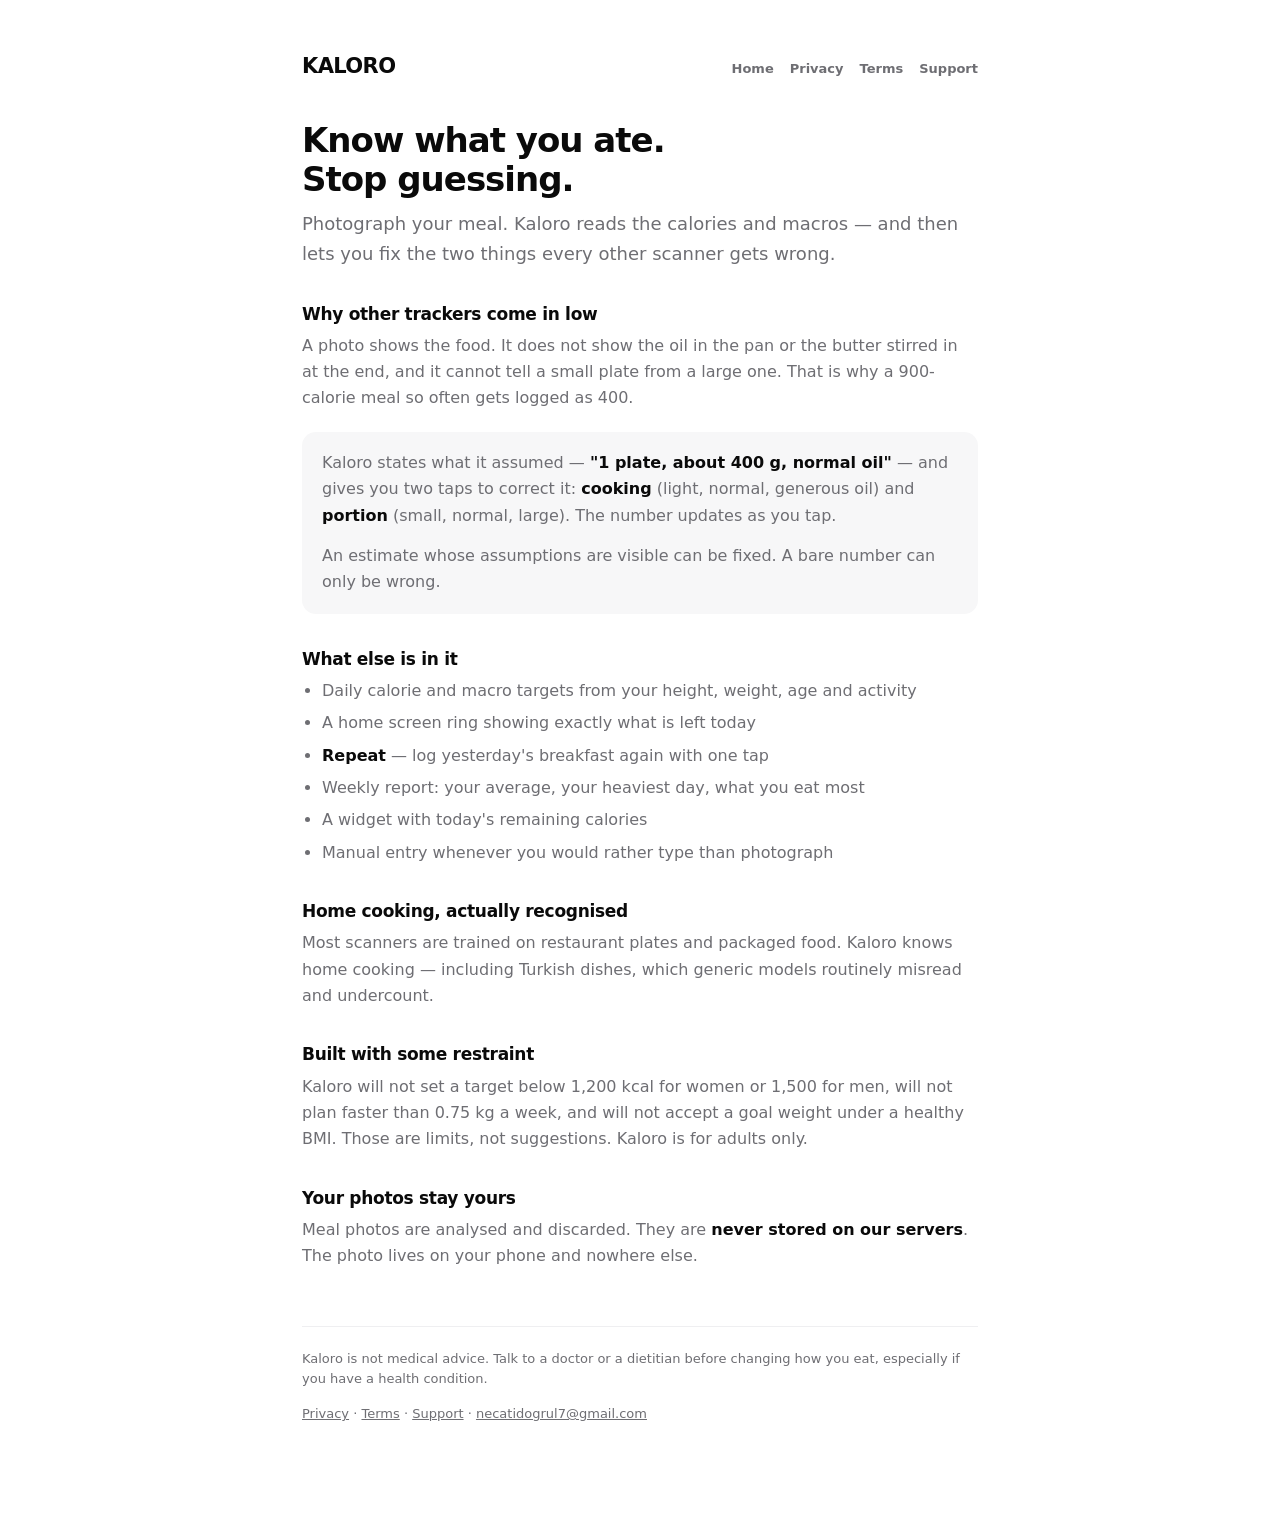
==== index.html @ d7859200 "Kaloro site Co-Authored-By: Claude Opus 5 (1M context) <noreply@anthropic.com> Claude-Session: https" ====
<!doctype html><html lang="en"><head>
<meta charset="utf-8"><meta name="viewport" content="width=device-width,initial-scale=1">
<title>Kaloro — AI Calorie Tracker</title>
<meta name="description" content="Photograph your meal. Kaloro reads the calories and macros, tells you what it assumed, and lets you correct the cooking oil and the portion in one tap.">
<link rel="canonical" href="https://necatidogrul.github.io/kaloro-site/">
<link rel="stylesheet" href="style.css"></head><body><div class="wrap">
<header><a class="logo" href="./">KALORO</a><nav><a href="./">Home</a><a href="privacy.html">Privacy</a><a href="terms.html">Terms</a><a href="support.html">Support</a></nav></header>
<h1>Know what you ate.<br>Stop guessing.</h1>
<p class="lede">Photograph your meal. Kaloro reads the calories and macros — and then lets you fix the two things every other scanner gets wrong.</p>

<h2>Why other trackers come in low</h2>
<p>A photo shows the food. It does not show the oil in the pan or the butter stirred in at the end, and it cannot tell a small plate from a large one. That is why a 900-calorie meal so often gets logged as 400.</p>
<div class="card">
<p>Kaloro states what it assumed — <strong>"1 plate, about 400 g, normal oil"</strong> — and gives you two taps to correct it: <strong>cooking</strong> (light, normal, generous oil) and <strong>portion</strong> (small, normal, large). The number updates as you tap.</p>
<p>An estimate whose assumptions are visible can be fixed. A bare number can only be wrong.</p>
</div>

<h2>What else is in it</h2>
<ul>
<li>Daily calorie and macro targets from your height, weight, age and activity</li>
<li>A home screen ring showing exactly what is left today</li>
<li><strong>Repeat</strong> — log yesterday's breakfast again with one tap</li>
<li>Weekly report: your average, your heaviest day, what you eat most</li>
<li>A widget with today's remaining calories</li>
<li>Manual entry whenever you would rather type than photograph</li>
</ul>

<h2>Home cooking, actually recognised</h2>
<p>Most scanners are trained on restaurant plates and packaged food. Kaloro knows home cooking — including Turkish dishes, which generic models routinely misread and undercount.</p>

<h2>Built with some restraint</h2>
<p>Kaloro will not set a target below 1,200 kcal for women or 1,500 for men, will not plan faster than 0.75 kg a week, and will not accept a goal weight under a healthy BMI. Those are limits, not suggestions. Kaloro is for adults only.</p>

<h2>Your photos stay yours</h2>
<p>Meal photos are analysed and discarded. They are <strong>never stored on our servers</strong>. The photo lives on your phone and nowhere else.</p>

<footer>
<p>Kaloro is not medical advice. Talk to a doctor or a dietitian before changing how you eat, especially if you have a health condition.</p>
<p><a href="privacy.html">Privacy</a> · <a href="terms.html">Terms</a> · <a href="support.html">Support</a> · <a href="mailto:necatidogrul7@gmail.com">necatidogrul7@gmail.com</a></p>
</footer>
</div></body></html>
---- style.css ----
:root { --ink:#0A0A0A; --soft:#6E6E73; --faint:#8E8E93; --line:#EFEFF1; --field:#F7F7F8; --bg:#fff; }
@media (prefers-color-scheme: dark) {
  :root { --ink:#F2F2F4; --soft:#9A9AA0; --faint:#74747A; --line:#1E1E21; --field:#151517; --bg:#0B0B0C; }
}
* { box-sizing: border-box; }
body { margin:0; background:var(--bg); color:var(--ink);
       font:16px/1.65 -apple-system,"SF Pro Text",system-ui,sans-serif;
       -webkit-font-smoothing:antialiased; }
.wrap { max-width:720px; margin:0 auto; padding:56px 22px 90px; }
header { display:flex; align-items:baseline; gap:14px; margin-bottom:44px; }
.logo { font:800 21px/1 system-ui; letter-spacing:-.6px; text-decoration:none; color:var(--ink); }
nav { margin-left:auto; display:flex; gap:16px; }
nav a { font:600 13px/1 system-ui; color:var(--soft); text-decoration:none; }
nav a:hover { color:var(--ink); }
h1 { font:800 34px/1.15 system-ui; letter-spacing:-1px; margin:0 0 10px; }
h2 { font:800 17px/1.3 system-ui; letter-spacing:-.3px; margin:34px 0 8px; }
h3 { font:700 14px/1.3 system-ui; margin:22px 0 6px; color:var(--soft); }
p, li { color:var(--soft); }
p { margin:0 0 14px; }
ul { padding-left:20px; margin:0 0 14px; }
li { margin-bottom:6px; }
strong { color:var(--ink); }
.lede { font-size:18px; color:var(--soft); margin-bottom:30px; }
.meta { font:500 12px/1.5 system-ui; color:var(--faint); margin-bottom:30px; }
.card { background:var(--field); border-radius:14px; padding:18px 20px; margin:20px 0; }
.card p:last-child { margin-bottom:0; }
footer { border-top:1px solid var(--line); margin-top:56px; padding-top:22px;
         font:500 13px/1.6 system-ui; color:var(--faint); }
footer a { color:var(--soft); }
a { color:var(--ink); }
.tr { border-left:3px solid var(--line); padding-left:16px; margin-top:26px; }
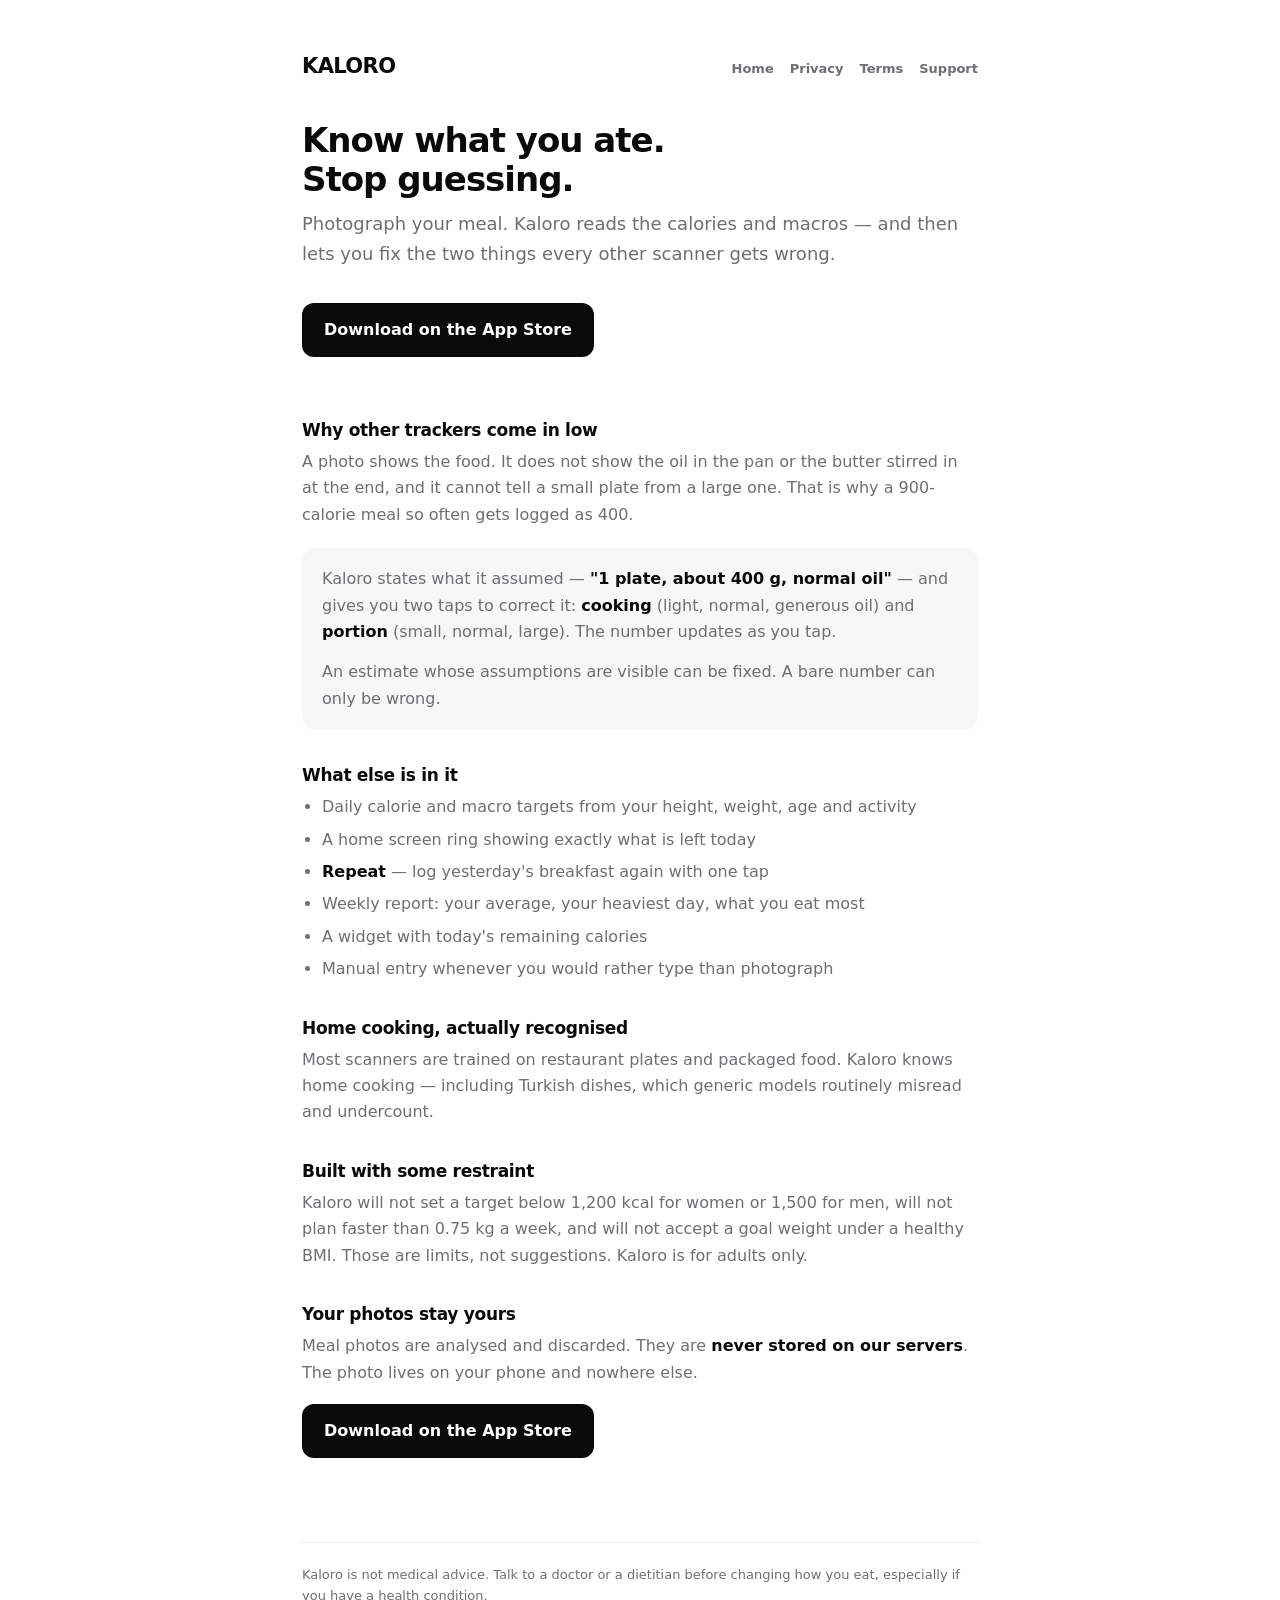
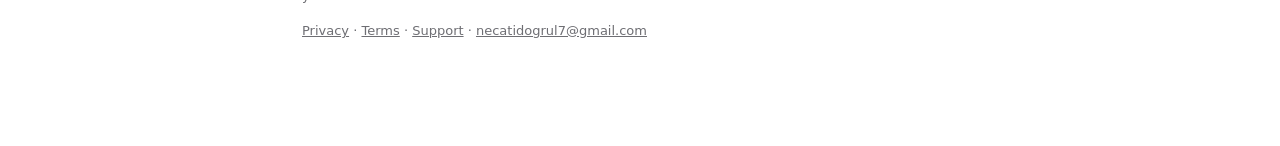
==== commit 68c8f471: "Add App Store download CTA (top and bottom) Co-Authored-By: Claude Fable 5.1 <noreply@anthropic.com>" ====
--- a/index.html
+++ b/index.html
@@ -7,6 +7,7 @@
 <header><a class="logo" href="./">KALORO</a><nav><a href="./">Home</a><a href="privacy.html">Privacy</a><a href="terms.html">Terms</a><a href="support.html">Support</a></nav></header>
 <h1>Know what you ate.<br>Stop guessing.</h1>
 <p class="lede">Photograph your meal. Kaloro reads the calories and macros — and then lets you fix the two things every other scanner gets wrong.</p>
+<a class="cta" href="https://apps.apple.com/app/id6808956115">Download on the App&nbsp;Store</a>
 
 <h2>Why other trackers come in low</h2>
 <p>A photo shows the food. It does not show the oil in the pan or the butter stirred in at the end, and it cannot tell a small plate from a large one. That is why a 900-calorie meal so often gets logged as 400.</p>
@@ -34,6 +35,7 @@
 <h2>Your photos stay yours</h2>
 <p>Meal photos are analysed and discarded. They are <strong>never stored on our servers</strong>. The photo lives on your phone and nowhere else.</p>
 
+<a class="cta" href="https://apps.apple.com/app/id6808956115">Download on the App&nbsp;Store</a>
 <footer>
 <p>Kaloro is not medical advice. Talk to a doctor or a dietitian before changing how you eat, especially if you have a health condition.</p>
 <p><a href="privacy.html">Privacy</a> · <a href="terms.html">Terms</a> · <a href="support.html">Support</a> · <a href="mailto:necatidogrul7@gmail.com">necatidogrul7@gmail.com</a></p>
--- a/style.css
+++ b/style.css
@@ -29,3 +29,6 @@
 footer a { color:var(--soft); }
 a { color:var(--ink); }
 .tr { border-left:3px solid var(--line); padding-left:16px; margin-top:26px; }
+
+.cta { display:inline-block; background:var(--ink); color:#fff; text-decoration:none; font-weight:600; padding:14px 22px; border-radius:12px; margin:4px 0 28px; }
+.cta:hover { opacity:.88; }
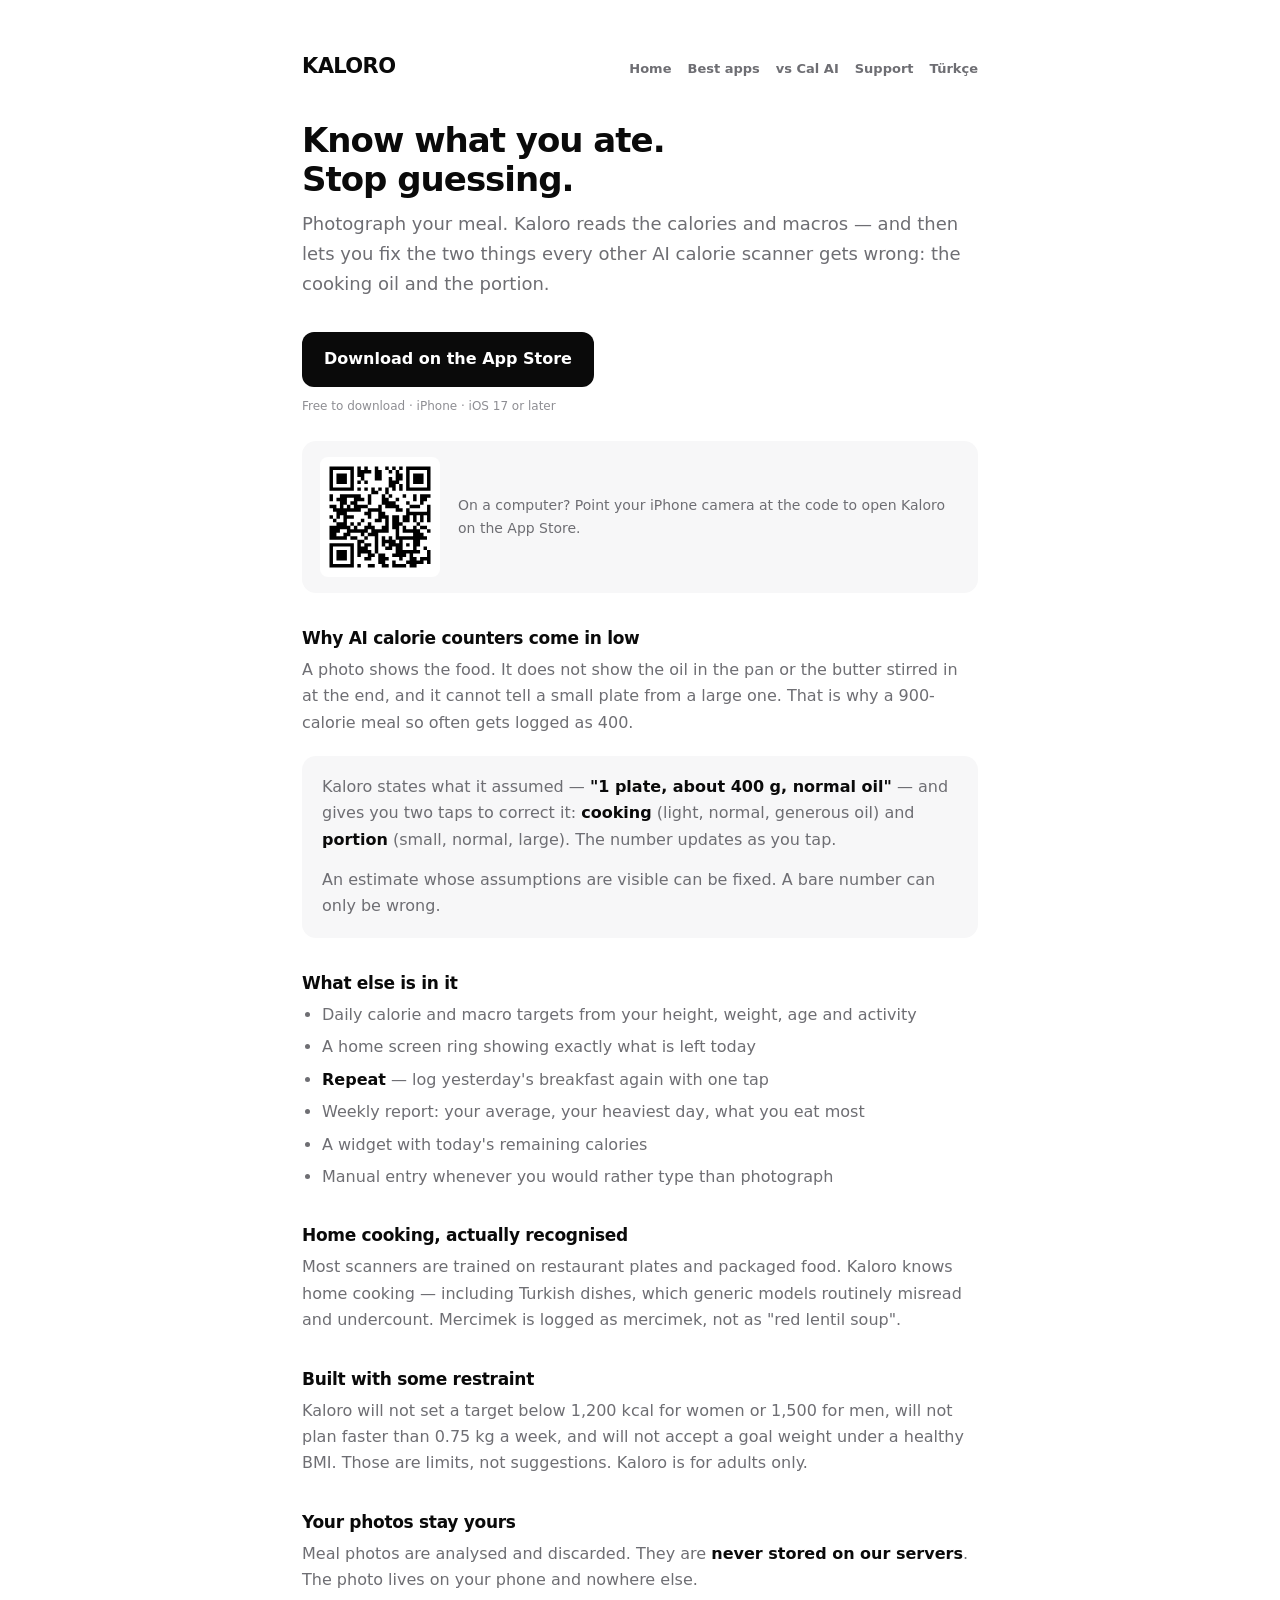
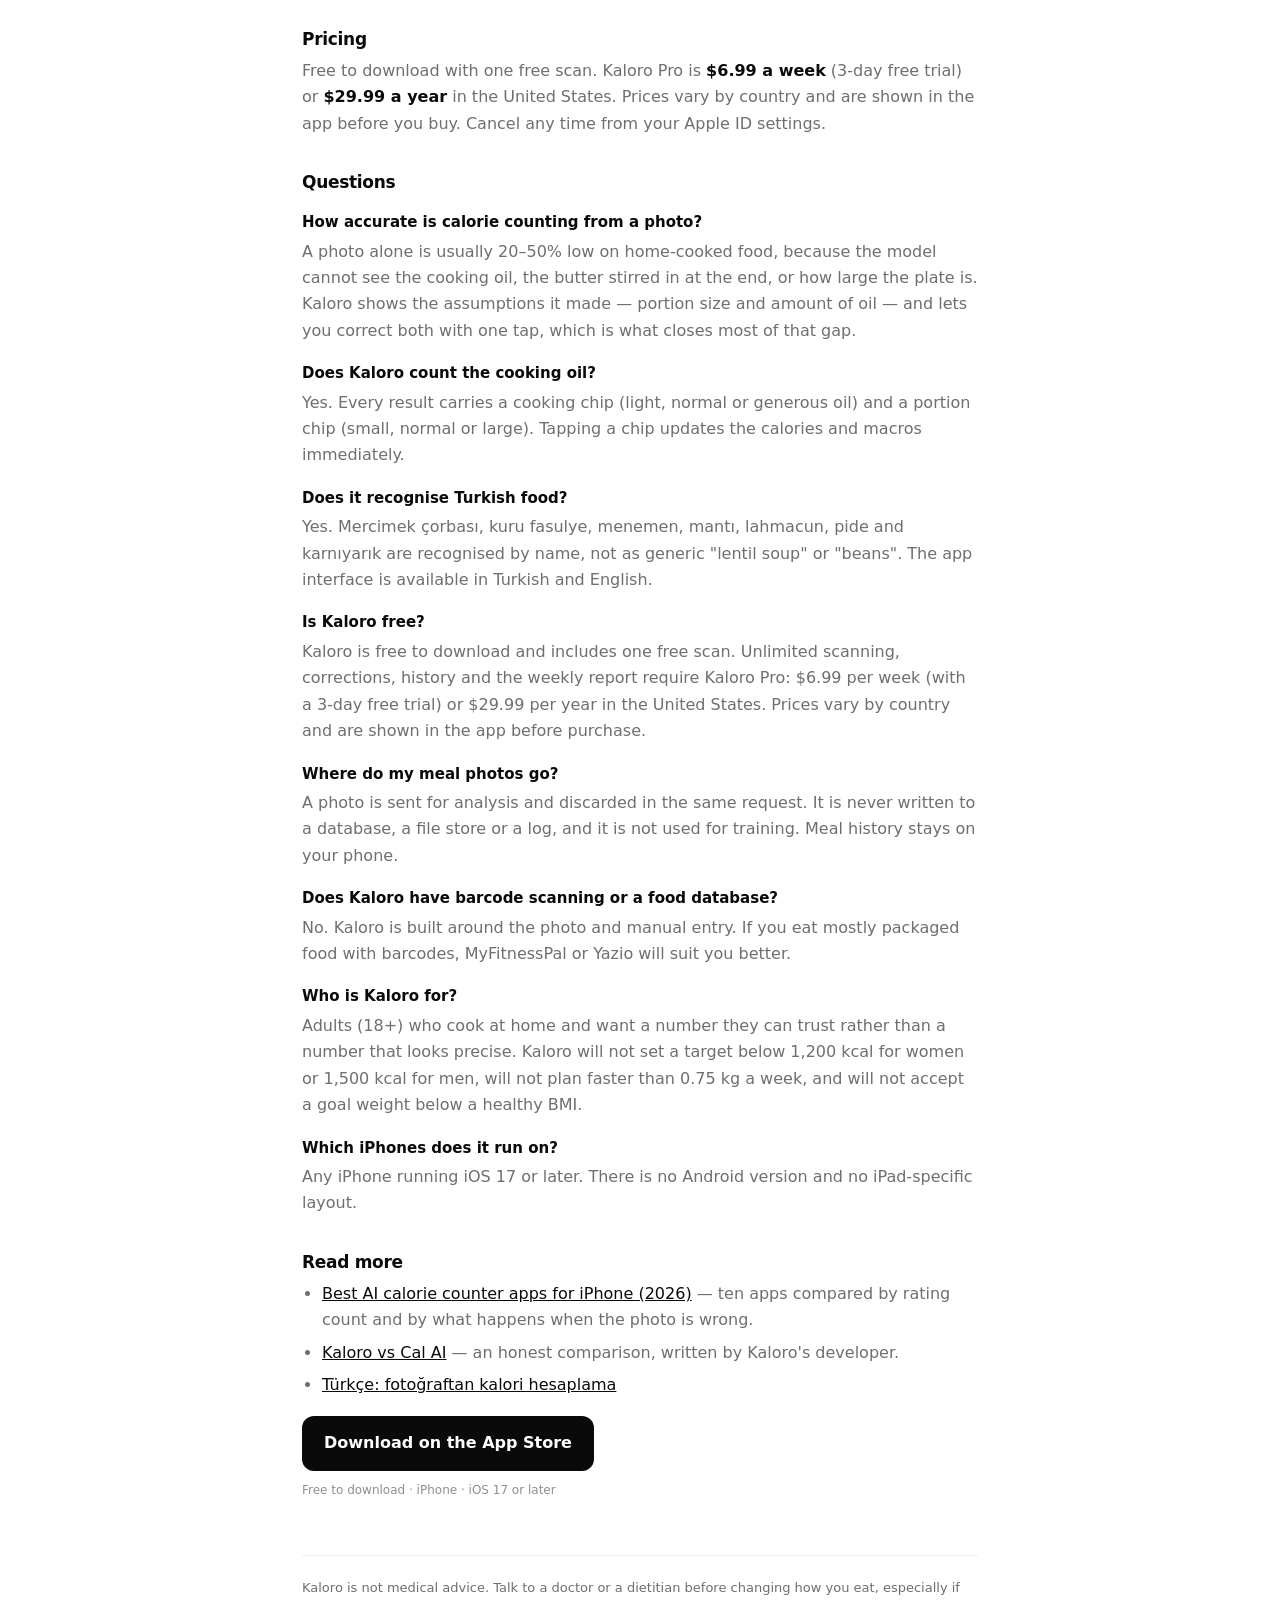
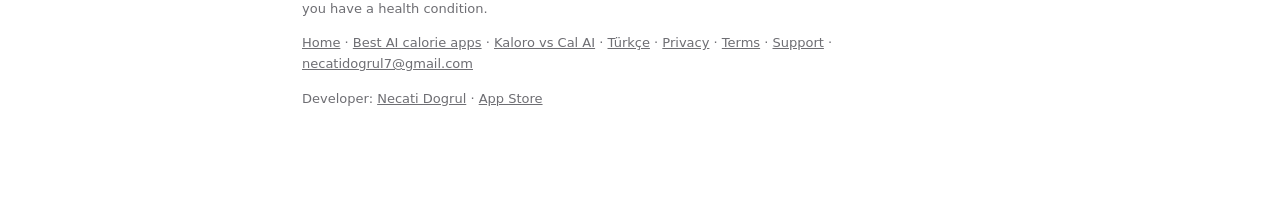
==== commit d6ce7ceb: "Full SEO/GEO set: JSON-LD, OG image, hreflang, markdown twins, llms.txt, Turkish page, comparison ar" ====
--- a/index.html
+++ b/index.html
@@ -1,15 +1,38 @@
 <!doctype html><html lang="en"><head>
 <meta charset="utf-8"><meta name="viewport" content="width=device-width,initial-scale=1">
-<title>Kaloro — AI Calorie Tracker</title>
-<meta name="description" content="Photograph your meal. Kaloro reads the calories and macros, tells you what it assumed, and lets you correct the cooking oil and the portion in one tap.">
+<meta name="apple-itunes-app" content="app-id=6808956115">
+<title>Kaloro — AI Calorie Tracker That Counts the Cooking Oil (iPhone)</title>
+<meta name="description" content="AI calorie tracker for iPhone: photograph a meal, get calories and macros, then fix the cooking oil and portion in one tap. Knows Turkish home cooking. Photos never stored.">
 <link rel="canonical" href="https://necatidogrul.github.io/kaloro-site/">
+<link rel="alternate" hreflang="en" href="https://necatidogrul.github.io/kaloro-site/">
+<link rel="alternate" hreflang="tr" href="https://necatidogrul.github.io/kaloro-site/tr/">
+<link rel="alternate" hreflang="x-default" href="https://necatidogrul.github.io/kaloro-site/">
+<meta property="og:type" content="website">
+<meta property="og:site_name" content="Kaloro">
+<meta property="og:title" content="Kaloro — AI calorie tracker that counts the oil too">
+<meta property="og:description" content="Photo calorie counting that shows its assumptions and lets you fix them. Home cooking, Turkish dishes, no stored photos.">
+<meta property="og:url" content="https://necatidogrul.github.io/kaloro-site/">
+<meta property="og:image" content="https://necatidogrul.github.io/kaloro-site/og-image.png">
+<meta property="og:image:width" content="1200"><meta property="og:image:height" content="630">
+<meta property="og:locale" content="en_US">
+<meta name="twitter:card" content="summary_large_image">
+<meta name="twitter:title" content="Kaloro — AI calorie tracker that counts the oil too">
+<meta name="twitter:description" content="Photo calorie counting that shows its assumptions and lets you fix them. Home cooking, Turkish dishes, no stored photos.">
+<meta name="twitter:image" content="https://necatidogrul.github.io/kaloro-site/og-image.png">
+<meta name="theme-color" content="#0B0B0C">
+<meta name="author" content="Necati Dogrul">
+<script type="application/ld+json">{"@context": "https://schema.org", "@type": "MobileApplication", "name": "Kaloro: AI Calorie Tracker", "alternateName": ["Kaloro", "Kaloro AI", "Kaloro Calorie Tracker", "Kaloro Kalori Hesaplama", "Kaloro Kalori"], "operatingSystem": "iOS 17.0 or later", "applicationCategory": "HealthApplication", "applicationSubCategory": "Calorie counter", "inLanguage": ["en", "tr"], "description": "AI calorie tracker for iPhone. Photograph a meal, get calories and macros, then correct the two things every photo gets wrong: cooking oil and portion size. Recognises home cooking including Turkish dishes. Meal photos are never stored.", "url": "https://necatidogrul.github.io/kaloro-site/", "installUrl": "https://apps.apple.com/app/id6808956115", "downloadUrl": "https://apps.apple.com/app/id6808956115", "datePublished": "2026-09-11", "author": {"@type": "Person", "name": "Necati Dogrul", "url": "https://necatidogrul.dev"}, "offers": [{"@type": "Offer", "price": "0", "priceCurrency": "USD", "description": "Free download with one free scan"}, {"@type": "Offer", "price": "6.99", "priceCurrency": "USD", "description": "Kaloro Pro weekly, 3-day free trial"}, {"@type": "Offer", "price": "29.99", "priceCurrency": "USD", "description": "Kaloro Pro yearly"}], "featureList": ["Photo calorie and macro estimate", "Cooking-oil correction chip", "Portion-size correction chip", "Turkish home-cooking recognition", "Daily calorie and macro targets", "Repeat yesterday's meal", "Weekly report", "Home screen widget", "Manual entry"], "screenshot": "https://necatidogrul.github.io/kaloro-site/og-image.png"}</script>
+<script type="application/ld+json">{"@context": "https://schema.org", "@type": "FAQPage", "inLanguage": "en", "mainEntity": [{"@type": "Question", "name": "How accurate is calorie counting from a photo?", "acceptedAnswer": {"@type": "Answer", "text": "A photo alone is usually 20–50% low on home-cooked food, because the model cannot see the cooking oil, the butter stirred in at the end, or how large the plate is. Kaloro shows the assumptions it made — portion size and amount of oil — and lets you correct both with one tap, which is what closes most of that gap."}}, {"@type": "Question", "name": "Does Kaloro count the cooking oil?", "acceptedAnswer": {"@type": "Answer", "text": "Yes. Every result carries a cooking chip (light, normal or generous oil) and a portion chip (small, normal or large). Tapping a chip updates the calories and macros immediately."}}, {"@type": "Question", "name": "Does it recognise Turkish food?", "acceptedAnswer": {"@type": "Answer", "text": "Yes. Mercimek çorbası, kuru fasulye, menemen, mantı, lahmacun, pide and karnıyarık are recognised by name, not as generic \"lentil soup\" or \"beans\". The app interface is available in Turkish and English."}}, {"@type": "Question", "name": "Is Kaloro free?", "acceptedAnswer": {"@type": "Answer", "text": "Kaloro is free to download and includes one free scan. Unlimited scanning, corrections, history and the weekly report require Kaloro Pro: $6.99 per week (with a 3-day free trial) or $29.99 per year in the United States. Prices vary by country and are shown in the app before purchase."}}, {"@type": "Question", "name": "Where do my meal photos go?", "acceptedAnswer": {"@type": "Answer", "text": "A photo is sent for analysis and discarded in the same request. It is never written to a database, a file store or a log, and it is not used for training. Meal history stays on your phone."}}, {"@type": "Question", "name": "Does Kaloro have barcode scanning or a food database?", "acceptedAnswer": {"@type": "Answer", "text": "No. Kaloro is built around the photo and manual entry. If you eat mostly packaged food with barcodes, MyFitnessPal or Yazio will suit you better."}}, {"@type": "Question", "name": "Who is Kaloro for?", "acceptedAnswer": {"@type": "Answer", "text": "Adults (18+) who cook at home and want a number they can trust rather than a number that looks precise. Kaloro will not set a target below 1,200 kcal for women or 1,500 kcal for men, will not plan faster than 0.75 kg a week, and will not accept a goal weight below a healthy BMI."}}, {"@type": "Question", "name": "Which iPhones does it run on?", "acceptedAnswer": {"@type": "Answer", "text": "Any iPhone running iOS 17 or later. There is no Android version and no iPad-specific layout."}}]}</script>
+<script type="application/ld+json">{"@context": "https://schema.org", "@type": "Person", "name": "Necati Dogrul", "url": "https://necatidogrul.dev", "jobTitle": "Independent iOS developer", "sameAs": ["https://github.com/necatidogrul", "https://www.instagram.com/kaloro.app"]}</script>
+
 <link rel="stylesheet" href="style.css"></head><body><div class="wrap">
-<header><a class="logo" href="./">KALORO</a><nav><a href="./">Home</a><a href="privacy.html">Privacy</a><a href="terms.html">Terms</a><a href="support.html">Support</a></nav></header>
+<header><a class="logo" href="./">KALORO</a><nav><a href="./">Home</a><a href="best-ai-calorie-counter-apps.html">Best apps</a><a href="vs-cal-ai.html">vs Cal AI</a><a href="support.html">Support</a><a href="tr/">Türkçe</a></nav></header>
 <h1>Know what you ate.<br>Stop guessing.</h1>
-<p class="lede">Photograph your meal. Kaloro reads the calories and macros — and then lets you fix the two things every other scanner gets wrong.</p>
-<a class="cta" href="https://apps.apple.com/app/id6808956115">Download on the App&nbsp;Store</a>
+<p class="lede">Photograph your meal. Kaloro reads the calories and macros — and then lets you fix the two things every other AI calorie scanner gets wrong: the cooking oil and the portion.</p>
+<a class="cta" href="https://apps.apple.com/app/id6808956115">Download on the App&nbsp;Store</a><span class="sub">Free to download · iPhone · iOS 17 or later</span>
+<div class="qr"><div><svg width="120" height="120" role="img" aria-label="QR code linking to Kaloro on the App Store" version="1.1" viewBox="0 0 31 31" xmlns="http://www.w3.org/2000/svg"><path d="M1,1H2V2H1zM2,1H3V2H2zM3,1H4V2H3zM4,1H5V2H4zM5,1H6V2H5zM6,1H7V2H6zM7,1H8V2H7zM9,1H10V2H9zM11,1H12V2H11zM14,1H15V2H14zM17,1H18V2H17zM19,1H20V2H19zM21,1H22V2H21zM23,1H24V2H23zM24,1H25V2H24zM25,1H26V2H25zM26,1H27V2H26zM27,1H28V2H27zM28,1H29V2H28zM29,1H30V2H29zM1,2H2V3H1zM7,2H8V3H7zM9,2H10V3H9zM10,2H11V3H10zM11,2H12V3H11zM12,2H13V3H12zM14,2H15V3H14zM15,2H16V3H15zM18,2H19V3H18zM20,2H21V3H20zM23,2H24V3H23zM29,2H30V3H29zM1,3H2V4H1zM3,3H4V4H3zM4,3H5V4H4zM5,3H6V4H5zM7,3H8V4H7zM9,3H10V4H9zM10,3H11V4H10zM14,3H15V4H14zM15,3H16V4H15zM20,3H21V4H20zM21,3H22V4H21zM23,3H24V4H23zM25,3H26V4H25zM26,3H27V4H26zM27,3H28V4H27zM29,3H30V4H29zM1,4H2V5H1zM3,4H4V5H3zM4,4H5V5H4zM5,4H6V5H5zM7,4H8V5H7zM10,4H11V5H10zM14,4H15V5H14zM15,4H16V5H15zM18,4H19V5H18zM20,4H21V5H20zM21,4H22V5H21zM23,4H24V5H23zM25,4H26V5H25zM26,4H27V5H26zM27,4H28V5H27zM29,4H30V5H29zM1,5H2V6H1zM3,5H4V6H3zM4,5H5V6H4zM5,5H6V6H5zM7,5H8V6H7zM9,5H10V6H9zM11,5H12V6H11zM18,5H19V6H18zM19,5H20V6H19zM20,5H21V6H20zM23,5H24V6H23zM25,5H26V6H25zM26,5H27V6H26zM27,5H28V6H27zM29,5H30V6H29zM1,6H2V7H1zM7,6H8V7H7zM18,6H19V7H18zM19,6H20V7H19zM21,6H22V7H21zM23,6H24V7H23zM29,6H30V7H29zM1,7H2V8H1zM2,7H3V8H2zM3,7H4V8H3zM4,7H5V8H4zM5,7H6V8H5zM6,7H7V8H6zM7,7H8V8H7zM9,7H10V8H9zM11,7H12V8H11zM13,7H14V8H13zM15,7H16V8H15zM17,7H18V8H17zM19,7H20V8H19zM21,7H22V8H21zM23,7H24V8H23zM24,7H25V8H24zM25,7H26V8H25zM26,7H27V8H26zM27,7H28V8H27zM28,7H29V8H28zM29,7H30V8H29zM13,8H14V9H13zM14,8H15V9H14zM17,8H18V9H17zM1,9H2V10H1zM4,9H5V10H4zM5,9H6V10H5zM6,9H7V10H6zM7,9H8V10H7zM8,9H9V10H8zM9,9H10V10H9zM12,9H13V10H12zM16,9H17V10H16zM18,9H19V10H18zM22,9H23V10H22zM25,9H26V10H25zM27,9H28V10H27zM28,9H29V10H28zM29,9H30V10H29zM1,10H2V11H1zM3,10H4V11H3zM4,10H5V11H4zM5,10H6V11H5zM8,10H9V11H8zM9,10H10V11H9zM10,10H11V11H10zM12,10H13V11H12zM16,10H17V11H16zM17,10H18V11H17zM20,10H21V11H20zM25,10H26V11H25zM27,10H28V11H27zM28,10H29V11H28zM4,11H5V12H4zM5,11H6V12H5zM7,11H8V12H7zM8,11H9V12H8zM12,11H13V12H12zM16,11H17V12H16zM17,11H18V12H17zM18,11H19V12H18zM19,11H20V12H19zM23,11H24V12H23zM27,11H28V12H27zM1,12H2V13H1zM2,12H3V13H2zM4,12H5V13H4zM6,12H7V13H6zM8,12H9V13H8zM9,12H10V13H9zM10,12H11V13H10zM11,12H12V13H11zM15,12H16V13H15zM17,12H18V13H17zM18,12H19V13H18zM19,12H20V13H19zM20,12H21V13H20zM24,12H25V13H24zM25,12H26V13H25zM26,12H27V13H26zM29,12H30V13H29zM2,13H3V14H2zM3,13H4V14H3zM4,13H5V14H4zM5,13H6V14H5zM6,13H7V14H6zM7,13H8V14H7zM8,13H9V14H8zM9,13H10V14H9zM12,13H13V14H12zM13,13H14V14H13zM14,13H15V14H14zM15,13H16V14H15zM20,13H21V14H20zM21,13H22V14H21zM23,13H24V14H23zM29,13H30V14H29zM3,14H4V15H3zM4,14H5V15H4zM5,14H6V15H5zM11,14H12V15H11zM12,14H13V15H12zM15,14H16V15H15zM16,14H17V15H16zM23,14H24V15H23zM24,14H25V15H24zM25,14H26V15H25zM26,14H27V15H26zM27,14H28V15H27zM28,14H29V15H28zM29,14H30V15H29zM1,15H2V16H1zM3,15H4V16H3zM5,15H6V16H5zM6,15H7V16H6zM7,15H8V16H7zM12,15H13V16H12zM15,15H16V16H15zM16,15H17V16H16zM17,15H18V16H17zM19,15H20V16H19zM20,15H21V16H20zM22,15H23V16H22zM23,15H24V16H23zM25,15H26V16H25zM27,15H28V16H27zM29,15H30V16H29zM2,16H3V17H2zM5,16H6V17H5zM10,16H11V17H10zM14,16H15V17H14zM15,16H16V17H15zM17,16H18V17H17zM19,16H20V17H19zM20,16H21V17H20zM22,16H23V17H22zM23,16H24V17H23zM25,16H26V17H25zM27,16H28V17H27zM29,16H30V17H29zM3,17H4V18H3zM4,17H5V18H4zM5,17H6V18H5zM7,17H8V18H7zM9,17H10V18H9zM12,17H13V18H12zM17,17H18V18H17zM19,17H20V18H19zM20,17H21V18H20zM21,17H22V18H21zM26,17H27V18H26zM1,18H2V19H1zM2,18H3V19H2zM3,18H4V19H3zM4,18H5V19H4zM5,18H6V19H5zM6,18H7V19H6zM8,18H9V19H8zM11,18H12V19H11zM12,18H13V19H12zM13,18H14V19H13zM16,18H17V19H16zM17,18H18V19H17zM19,18H20V19H19zM20,18H21V19H20zM22,18H23V19H22zM25,18H26V19H25zM27,18H28V19H27zM28,18H29V19H28zM1,19H2V20H1zM2,19H3V20H2zM3,19H4V20H3zM6,19H7V20H6zM7,19H8V20H7zM8,19H9V20H8zM9,19H10V20H9zM10,19H11V20H10zM11,19H12V20H11zM13,19H14V20H13zM14,19H15V20H14zM15,19H16V20H15zM16,19H17V20H16zM17,19H18V20H17zM20,19H21V20H20zM22,19H23V20H22zM23,19H24V20H23zM24,19H25V20H24zM25,19H26V20H25zM26,19H27V20H26zM29,19H30V20H29zM1,20H2V21H1zM2,20H3V21H2zM5,20H6V21H5zM6,20H7V21H6zM10,20H11V21H10zM12,20H13V21H12zM13,20H14V21H13zM14,20H15V21H14zM20,20H21V21H20zM25,20H26V21H25zM26,20H27V21H26zM27,20H28V21H27zM1,21H2V22H1zM2,21H3V22H2zM3,21H4V22H3zM4,21H5V22H4zM5,21H6V22H5zM7,21H8V22H7zM8,21H9V22H8zM11,21H12V22H11zM14,21H15V22H14zM16,21H17V22H16zM18,21H19V22H18zM20,21H21V22H20zM21,21H22V22H21zM22,21H23V22H22zM23,21H24V22H23zM24,21H25V22H24zM25,21H26V22H25zM26,21H27V22H26zM27,21H28V22H27zM28,21H29V22H28zM9,22H10V23H9zM10,22H11V23H10zM14,22H15V23H14zM16,22H17V23H16zM17,22H18V23H17zM18,22H19V23H18zM19,22H20V23H19zM21,22H22V23H21zM25,22H26V23H25zM26,22H27V23H26zM1,23H2V24H1zM2,23H3V24H2zM3,23H4V24H3zM4,23H5V24H4zM5,23H6V24H5zM6,23H7V24H6zM7,23H8V24H7zM9,23H10V24H9zM11,23H12V24H11zM12,23H13V24H12zM14,23H15V24H14zM16,23H17V24H16zM18,23H19V24H18zM19,23H20V24H19zM20,23H21V24H20zM21,23H22V24H21zM23,23H24V24H23zM25,23H26V24H25zM26,23H27V24H26zM1,24H2V25H1zM7,24H8V25H7zM9,24H10V25H9zM10,24H11V25H10zM11,24H12V25H11zM14,24H15V25H14zM17,24H18V25H17zM18,24H19V25H18zM20,24H21V25H20zM21,24H22V25H21zM25,24H26V25H25zM28,24H29V25H28zM1,25H2V26H1zM3,25H4V26H3zM4,25H5V26H4zM5,25H6V26H5zM7,25H8V26H7zM9,25H10V26H9zM10,25H11V26H10zM11,25H12V26H11zM12,25H13V26H12zM14,25H15V26H14zM20,25H21V26H20zM21,25H22V26H21zM22,25H23V26H22zM23,25H24V26H23zM24,25H25V26H24zM25,25H26V26H25zM26,25H27V26H26zM29,25H30V26H29zM1,26H2V27H1zM3,26H4V27H3zM4,26H5V27H4zM5,26H6V27H5zM7,26H8V27H7zM9,26H10V27H9zM12,26H13V27H12zM13,26H14V27H13zM15,26H16V27H15zM16,26H17V27H16zM19,26H20V27H19zM20,26H21V27H20zM21,26H22V27H21zM22,26H23V27H22zM24,26H25V27H24zM29,26H30V27H29zM1,27H2V28H1zM3,27H4V28H3zM4,27H5V28H4zM5,27H6V28H5zM7,27H8V28H7zM11,27H12V28H11zM12,27H13V28H12zM15,27H16V28H15zM16,27H17V28H16zM17,27H18V28H17zM21,27H22V28H21zM24,27H25V28H24zM25,27H26V28H25zM27,27H28V28H27zM28,27H29V28H28zM29,27H30V28H29zM1,28H2V29H1zM7,28H8V29H7zM15,28H16V29H15zM16,28H17V29H16zM19,28H20V29H19zM23,28H24V29H23zM24,28H25V29H24zM25,28H26V29H25zM26,28H27V29H26zM27,28H28V29H27zM29,28H30V29H29zM1,29H2V30H1zM2,29H3V30H2zM3,29H4V30H3zM4,29H5V30H4zM5,29H6V30H5zM6,29H7V30H6zM7,29H8V30H7zM9,29H10V30H9zM12,29H13V30H12zM13,29H14V30H13zM16,29H17V30H16zM17,29H18V30H17zM19,29H20V30H19zM20,29H21V30H20zM21,29H22V30H21zM22,29H23V30H22zM24,29H25V30H24zM25,29H26V30H25z" id="qr-path" fill="#000000" fill-opacity="1" fill-rule="nonzero" stroke="none"/></svg></div><p>On a computer? Point your iPhone camera at the code to open Kaloro on the App Store.</p></div>
 
-<h2>Why other trackers come in low</h2>
+<h2>Why AI calorie counters come in low</h2>
 <p>A photo shows the food. It does not show the oil in the pan or the butter stirred in at the end, and it cannot tell a small plate from a large one. That is why a 900-calorie meal so often gets logged as 400.</p>
 <div class="card">
 <p>Kaloro states what it assumed — <strong>"1 plate, about 400 g, normal oil"</strong> — and gives you two taps to correct it: <strong>cooking</strong> (light, normal, generous oil) and <strong>portion</strong> (small, normal, large). The number updates as you tap.</p>
@@ -27,7 +50,7 @@
 </ul>
 
 <h2>Home cooking, actually recognised</h2>
-<p>Most scanners are trained on restaurant plates and packaged food. Kaloro knows home cooking — including Turkish dishes, which generic models routinely misread and undercount.</p>
+<p>Most scanners are trained on restaurant plates and packaged food. Kaloro knows home cooking — including Turkish dishes, which generic models routinely misread and undercount. Mercimek is logged as mercimek, not as "red lentil soup".</p>
 
 <h2>Built with some restraint</h2>
 <p>Kaloro will not set a target below 1,200 kcal for women or 1,500 for men, will not plan faster than 0.75 kg a week, and will not accept a goal weight under a healthy BMI. Those are limits, not suggestions. Kaloro is for adults only.</p>
@@ -35,9 +58,18 @@
 <h2>Your photos stay yours</h2>
 <p>Meal photos are analysed and discarded. They are <strong>never stored on our servers</strong>. The photo lives on your phone and nowhere else.</p>
 
-<a class="cta" href="https://apps.apple.com/app/id6808956115">Download on the App&nbsp;Store</a>
-<footer>
-<p>Kaloro is not medical advice. Talk to a doctor or a dietitian before changing how you eat, especially if you have a health condition.</p>
-<p><a href="privacy.html">Privacy</a> · <a href="terms.html">Terms</a> · <a href="support.html">Support</a> · <a href="mailto:necatidogrul7@gmail.com">necatidogrul7@gmail.com</a></p>
-</footer>
-</div></body></html>
+<h2>Pricing</h2>
+<p>Free to download with one free scan. Kaloro Pro is <strong>$6.99 a week</strong> (3-day free trial) or <strong>$29.99 a year</strong> in the United States. Prices vary by country and are shown in the app before you buy. Cancel any time from your Apple ID settings.</p>
+
+<h2>Questions</h2>
+<div class="faq"><h3>How accurate is calorie counting from a photo?</h3><p>A photo alone is usually 20–50% low on home-cooked food, because the model cannot see the cooking oil, the butter stirred in at the end, or how large the plate is. Kaloro shows the assumptions it made — portion size and amount of oil — and lets you correct both with one tap, which is what closes most of that gap.</p><h3>Does Kaloro count the cooking oil?</h3><p>Yes. Every result carries a cooking chip (light, normal or generous oil) and a portion chip (small, normal or large). Tapping a chip updates the calories and macros immediately.</p><h3>Does it recognise Turkish food?</h3><p>Yes. Mercimek çorbası, kuru fasulye, menemen, mantı, lahmacun, pide and karnıyarık are recognised by name, not as generic "lentil soup" or "beans". The app interface is available in Turkish and English.</p><h3>Is Kaloro free?</h3><p>Kaloro is free to download and includes one free scan. Unlimited scanning, corrections, history and the weekly report require Kaloro Pro: $6.99 per week (with a 3-day free trial) or $29.99 per year in the United States. Prices vary by country and are shown in the app before purchase.</p><h3>Where do my meal photos go?</h3><p>A photo is sent for analysis and discarded in the same request. It is never written to a database, a file store or a log, and it is not used for training. Meal history stays on your phone.</p><h3>Does Kaloro have barcode scanning or a food database?</h3><p>No. Kaloro is built around the photo and manual entry. If you eat mostly packaged food with barcodes, MyFitnessPal or Yazio will suit you better.</p><h3>Who is Kaloro for?</h3><p>Adults (18+) who cook at home and want a number they can trust rather than a number that looks precise. Kaloro will not set a target below 1,200 kcal for women or 1,500 kcal for men, will not plan faster than 0.75 kg a week, and will not accept a goal weight below a healthy BMI.</p><h3>Which iPhones does it run on?</h3><p>Any iPhone running iOS 17 or later. There is no Android version and no iPad-specific layout.</p></div>
+
+<h2>Read more</h2>
+<ul>
+<li><a href="best-ai-calorie-counter-apps.html">Best AI calorie counter apps for iPhone (2026)</a> — ten apps compared by rating count and by what happens when the photo is wrong.</li>
+<li><a href="vs-cal-ai.html">Kaloro vs Cal AI</a> — an honest comparison, written by Kaloro's developer.</li>
+<li><a href="tr/">Türkçe: fotoğraftan kalori hesaplama</a></li>
+</ul>
+
+<a class="cta" href="https://apps.apple.com/app/id6808956115">Download on the App&nbsp;Store</a><span class="sub">Free to download · iPhone · iOS 17 or later</span>
+<footer><p>Kaloro is not medical advice. Talk to a doctor or a dietitian before changing how you eat, especially if you have a health condition.</p><p><a href="./">Home</a> · <a href="best-ai-calorie-counter-apps.html">Best AI calorie apps</a> · <a href="vs-cal-ai.html">Kaloro vs Cal AI</a> · <a href="tr/">Türkçe</a> · <a href="privacy.html">Privacy</a> · <a href="terms.html">Terms</a> · <a href="support.html">Support</a> · <a href="mailto:necatidogrul7@gmail.com">necatidogrul7@gmail.com</a></p><p>Developer: <a href="https://necatidogrul.dev">Necati Dogrul</a> · <a href="https://apps.apple.com/app/id6808956115">App Store</a></p></footer></div></body></html>
--- a/style.css
+++ b/style.css
@@ -30,5 +30,17 @@
 a { color:var(--ink); }
 .tr { border-left:3px solid var(--line); padding-left:16px; margin-top:26px; }
 
-.cta { display:inline-block; background:var(--ink); color:#fff; text-decoration:none; font-weight:600; padding:14px 22px; border-radius:12px; margin:4px 0 28px; }
+.cta { display:inline-block; background:var(--ink); color:var(--bg); text-decoration:none; font-weight:600; padding:14px 22px; border-radius:12px; margin:4px 0 28px; }
 .cta:hover { opacity:.88; }
+
+.sub { display:block; font:500 12px/1.5 system-ui; color:var(--faint); margin:-18px 0 26px; }
+.qr { display:none; }
+@media (min-width: 900px) { .qr { display:flex; gap:18px; align-items:center; background:var(--field); border-radius:14px; padding:16px 18px; margin:0 0 30px; }
+  .qr svg { display:block; background:#fff; padding:6px; border-radius:8px; } .qr p { margin:0; font-size:14px; } }
+table { width:100%; border-collapse:collapse; margin:14px 0 22px; font-size:14px; }
+th, td { text-align:left; padding:9px 10px; border-bottom:1px solid var(--line); vertical-align:top; color:var(--soft); }
+th { color:var(--ink); font-weight:700; }
+.tablewrap { overflow-x:auto; }
+.faq h3 { color:var(--ink); font-size:15px; margin-top:20px; }
+.disclosure { background:var(--field); border-radius:14px; padding:14px 18px; font-size:14px; margin:0 0 22px; }
+.disclosure p { margin:0; }
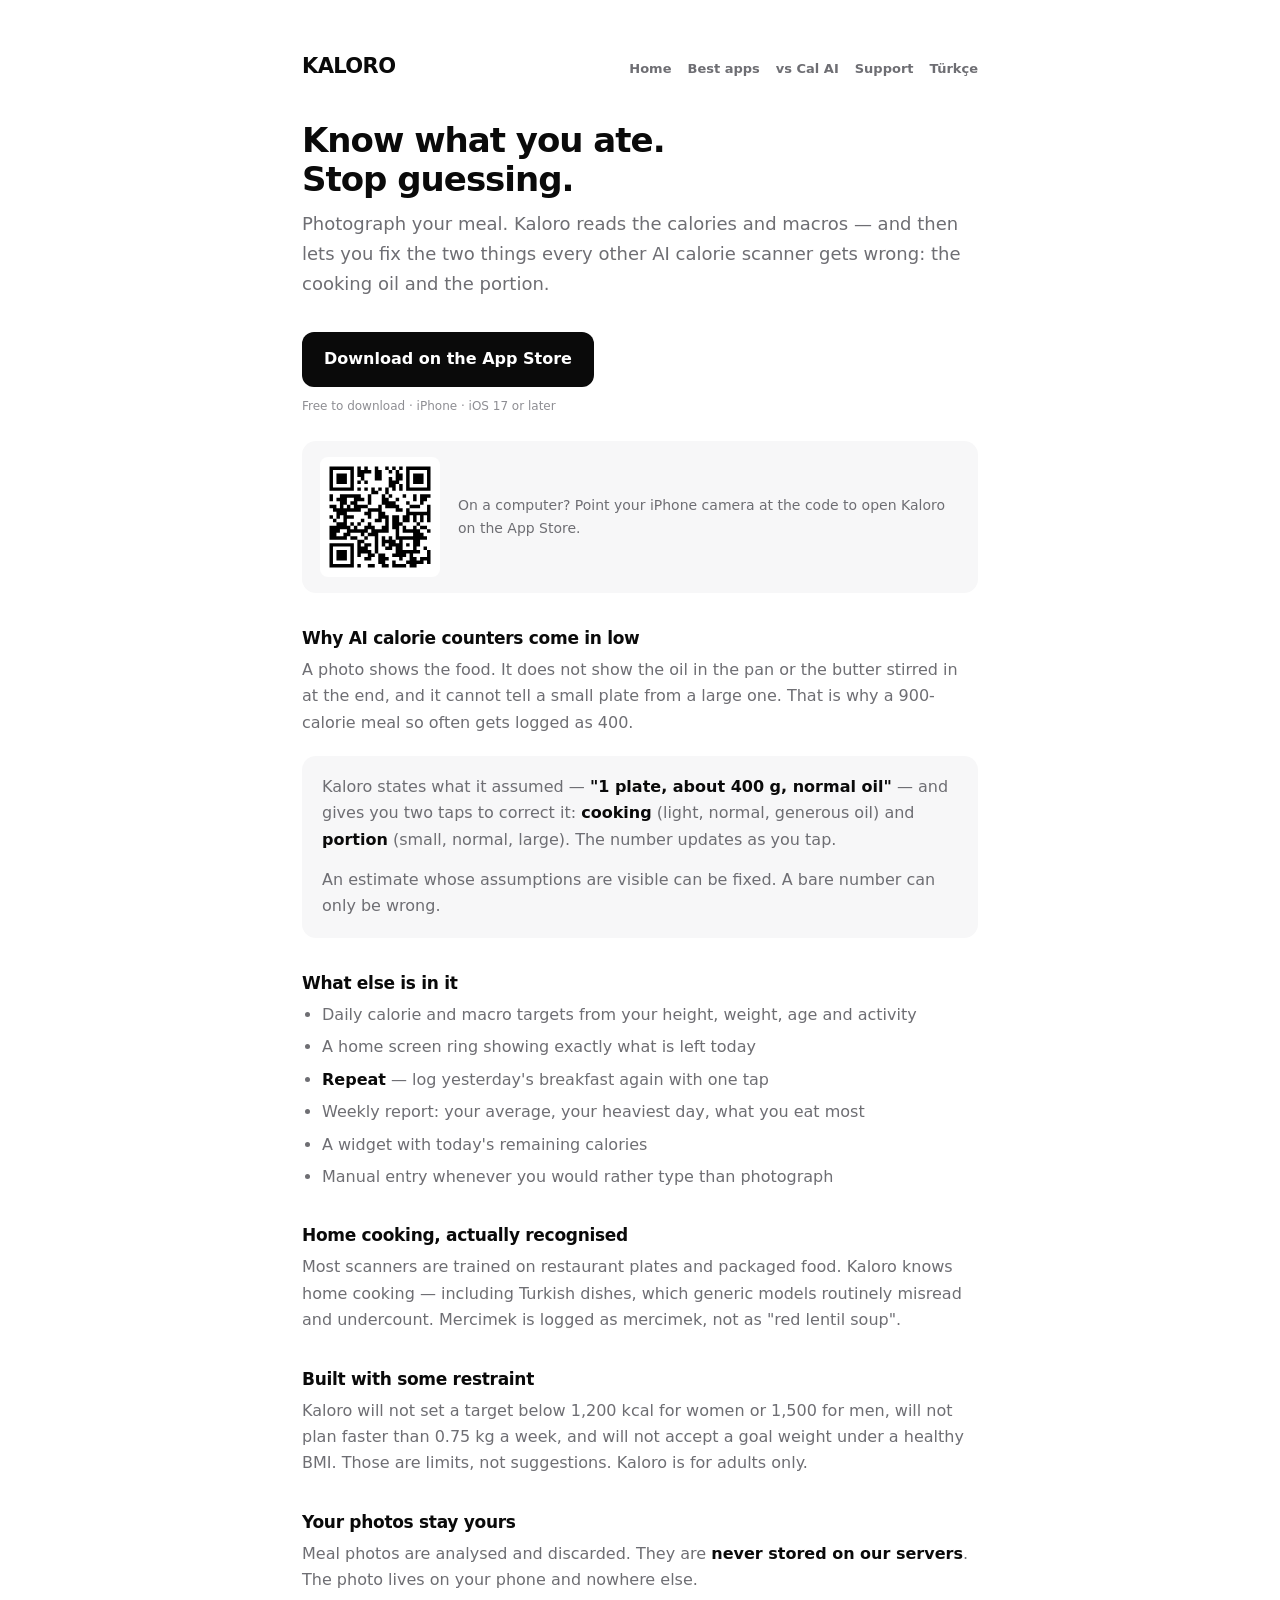
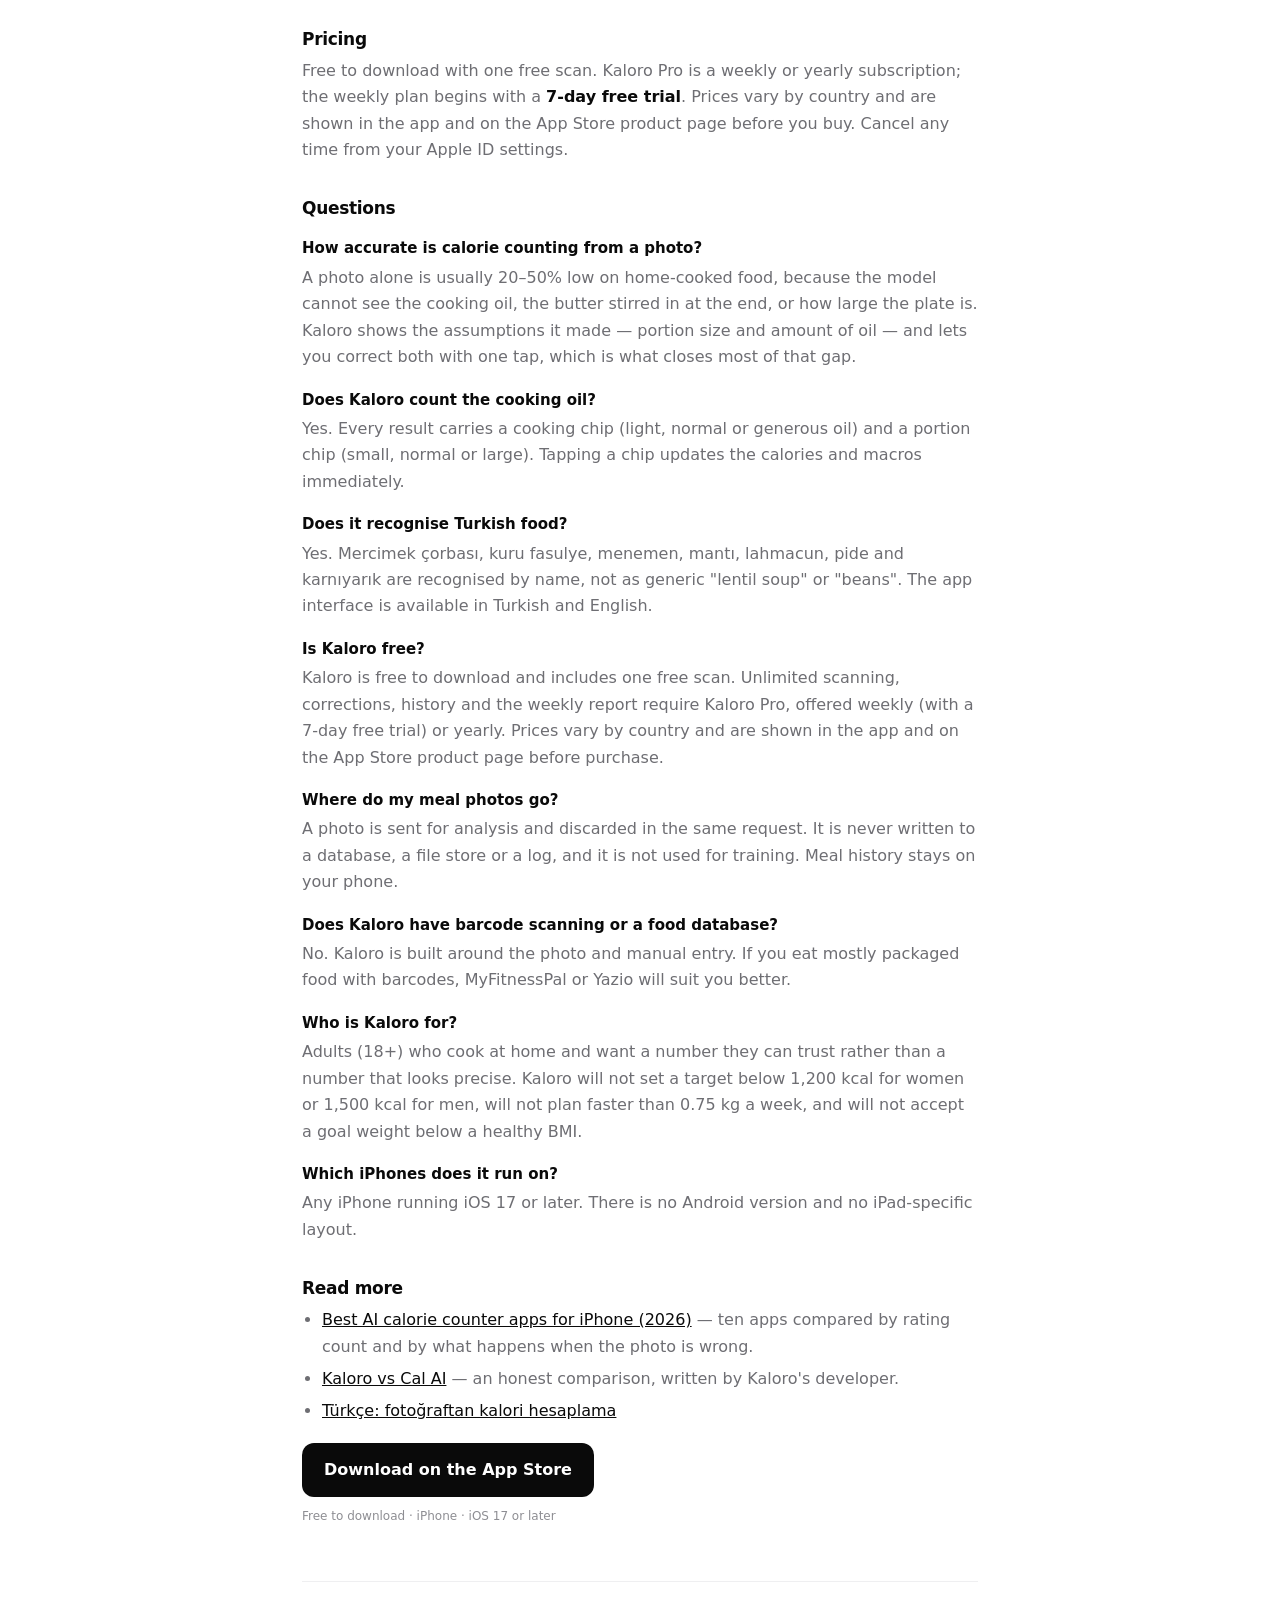
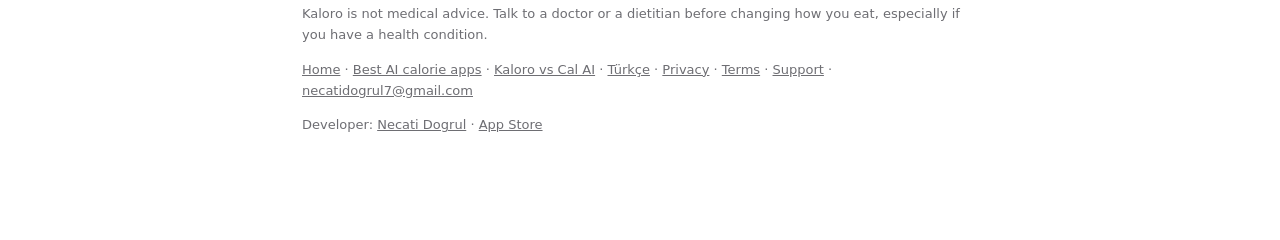
==== commit c272085d: "Correct trial, price and plan claims against App Store Connect Co-Authored-By: Claude Opus 5 (1M con" ====
--- a/index.html
+++ b/index.html
@@ -21,8 +21,8 @@
 <meta name="twitter:image" content="https://necatidogrul.github.io/kaloro-site/og-image.png">
 <meta name="theme-color" content="#0B0B0C">
 <meta name="author" content="Necati Dogrul">
-<script type="application/ld+json">{"@context": "https://schema.org", "@type": "MobileApplication", "name": "Kaloro: AI Calorie Tracker", "alternateName": ["Kaloro", "Kaloro AI", "Kaloro Calorie Tracker", "Kaloro Kalori Hesaplama", "Kaloro Kalori"], "operatingSystem": "iOS 17.0 or later", "applicationCategory": "HealthApplication", "applicationSubCategory": "Calorie counter", "inLanguage": ["en", "tr"], "description": "AI calorie tracker for iPhone. Photograph a meal, get calories and macros, then correct the two things every photo gets wrong: cooking oil and portion size. Recognises home cooking including Turkish dishes. Meal photos are never stored.", "url": "https://necatidogrul.github.io/kaloro-site/", "installUrl": "https://apps.apple.com/app/id6808956115", "downloadUrl": "https://apps.apple.com/app/id6808956115", "datePublished": "2026-09-11", "author": {"@type": "Person", "name": "Necati Dogrul", "url": "https://necatidogrul.dev"}, "offers": [{"@type": "Offer", "price": "0", "priceCurrency": "USD", "description": "Free download with one free scan"}, {"@type": "Offer", "price": "6.99", "priceCurrency": "USD", "description": "Kaloro Pro weekly, 3-day free trial"}, {"@type": "Offer", "price": "29.99", "priceCurrency": "USD", "description": "Kaloro Pro yearly"}], "featureList": ["Photo calorie and macro estimate", "Cooking-oil correction chip", "Portion-size correction chip", "Turkish home-cooking recognition", "Daily calorie and macro targets", "Repeat yesterday's meal", "Weekly report", "Home screen widget", "Manual entry"], "screenshot": "https://necatidogrul.github.io/kaloro-site/og-image.png"}</script>
-<script type="application/ld+json">{"@context": "https://schema.org", "@type": "FAQPage", "inLanguage": "en", "mainEntity": [{"@type": "Question", "name": "How accurate is calorie counting from a photo?", "acceptedAnswer": {"@type": "Answer", "text": "A photo alone is usually 20–50% low on home-cooked food, because the model cannot see the cooking oil, the butter stirred in at the end, or how large the plate is. Kaloro shows the assumptions it made — portion size and amount of oil — and lets you correct both with one tap, which is what closes most of that gap."}}, {"@type": "Question", "name": "Does Kaloro count the cooking oil?", "acceptedAnswer": {"@type": "Answer", "text": "Yes. Every result carries a cooking chip (light, normal or generous oil) and a portion chip (small, normal or large). Tapping a chip updates the calories and macros immediately."}}, {"@type": "Question", "name": "Does it recognise Turkish food?", "acceptedAnswer": {"@type": "Answer", "text": "Yes. Mercimek çorbası, kuru fasulye, menemen, mantı, lahmacun, pide and karnıyarık are recognised by name, not as generic \"lentil soup\" or \"beans\". The app interface is available in Turkish and English."}}, {"@type": "Question", "name": "Is Kaloro free?", "acceptedAnswer": {"@type": "Answer", "text": "Kaloro is free to download and includes one free scan. Unlimited scanning, corrections, history and the weekly report require Kaloro Pro: $6.99 per week (with a 3-day free trial) or $29.99 per year in the United States. Prices vary by country and are shown in the app before purchase."}}, {"@type": "Question", "name": "Where do my meal photos go?", "acceptedAnswer": {"@type": "Answer", "text": "A photo is sent for analysis and discarded in the same request. It is never written to a database, a file store or a log, and it is not used for training. Meal history stays on your phone."}}, {"@type": "Question", "name": "Does Kaloro have barcode scanning or a food database?", "acceptedAnswer": {"@type": "Answer", "text": "No. Kaloro is built around the photo and manual entry. If you eat mostly packaged food with barcodes, MyFitnessPal or Yazio will suit you better."}}, {"@type": "Question", "name": "Who is Kaloro for?", "acceptedAnswer": {"@type": "Answer", "text": "Adults (18+) who cook at home and want a number they can trust rather than a number that looks precise. Kaloro will not set a target below 1,200 kcal for women or 1,500 kcal for men, will not plan faster than 0.75 kg a week, and will not accept a goal weight below a healthy BMI."}}, {"@type": "Question", "name": "Which iPhones does it run on?", "acceptedAnswer": {"@type": "Answer", "text": "Any iPhone running iOS 17 or later. There is no Android version and no iPad-specific layout."}}]}</script>
+<script type="application/ld+json">{"@context": "https://schema.org", "@type": "MobileApplication", "name": "Kaloro: AI Calorie Tracker", "alternateName": ["Kaloro", "Kaloro AI", "Kaloro Calorie Tracker", "Kaloro Kalori Hesaplama", "Kaloro Kalori"], "operatingSystem": "iOS 17.0 or later", "applicationCategory": "HealthApplication", "applicationSubCategory": "Calorie counter", "inLanguage": ["en", "tr"], "description": "AI calorie tracker for iPhone. Photograph a meal, get calories and macros, then correct the two things every photo gets wrong: cooking oil and portion size. Recognises home cooking including Turkish dishes. Meal photos are never stored.", "url": "https://necatidogrul.github.io/kaloro-site/", "installUrl": "https://apps.apple.com/app/id6808956115", "downloadUrl": "https://apps.apple.com/app/id6808956115", "datePublished": "2026-09-11", "author": {"@type": "Person", "name": "Necati Dogrul", "url": "https://necatidogrul.dev"}, "offers": [{"@type": "Offer", "price": "0", "priceCurrency": "USD", "description": "Free download with one free scan"}, {"@type": "Offer", "price": "6.99", "priceCurrency": "USD", "description": "Kaloro Pro weekly, 7-day free trial"}, {"@type": "Offer", "price": "29.99", "priceCurrency": "USD", "description": "Kaloro Pro yearly"}], "featureList": ["Photo calorie and macro estimate", "Cooking-oil correction chip", "Portion-size correction chip", "Turkish home-cooking recognition", "Daily calorie and macro targets", "Repeat yesterday's meal", "Weekly report", "Home screen widget", "Manual entry"], "screenshot": "https://necatidogrul.github.io/kaloro-site/og-image.png"}</script>
+<script type="application/ld+json">{"@context": "https://schema.org", "@type": "FAQPage", "inLanguage": "en", "mainEntity": [{"@type": "Question", "name": "How accurate is calorie counting from a photo?", "acceptedAnswer": {"@type": "Answer", "text": "A photo alone is usually 20–50% low on home-cooked food, because the model cannot see the cooking oil, the butter stirred in at the end, or how large the plate is. Kaloro shows the assumptions it made — portion size and amount of oil — and lets you correct both with one tap, which is what closes most of that gap."}}, {"@type": "Question", "name": "Does Kaloro count the cooking oil?", "acceptedAnswer": {"@type": "Answer", "text": "Yes. Every result carries a cooking chip (light, normal or generous oil) and a portion chip (small, normal or large). Tapping a chip updates the calories and macros immediately."}}, {"@type": "Question", "name": "Does it recognise Turkish food?", "acceptedAnswer": {"@type": "Answer", "text": "Yes. Mercimek çorbası, kuru fasulye, menemen, mantı, lahmacun, pide and karnıyarık are recognised by name, not as generic \"lentil soup\" or \"beans\". The app interface is available in Turkish and English."}}, {"@type": "Question", "name": "Is Kaloro free?", "acceptedAnswer": {"@type": "Answer", "text": "Kaloro is free to download and includes one free scan. Unlimited scanning, corrections, history and the weekly report require Kaloro Pro, offered weekly (with a 7-day free trial) or yearly. Prices vary by country and are shown in the app and on the App Store product page before purchase."}}, {"@type": "Question", "name": "Where do my meal photos go?", "acceptedAnswer": {"@type": "Answer", "text": "A photo is sent for analysis and discarded in the same request. It is never written to a database, a file store or a log, and it is not used for training. Meal history stays on your phone."}}, {"@type": "Question", "name": "Does Kaloro have barcode scanning or a food database?", "acceptedAnswer": {"@type": "Answer", "text": "No. Kaloro is built around the photo and manual entry. If you eat mostly packaged food with barcodes, MyFitnessPal or Yazio will suit you better."}}, {"@type": "Question", "name": "Who is Kaloro for?", "acceptedAnswer": {"@type": "Answer", "text": "Adults (18+) who cook at home and want a number they can trust rather than a number that looks precise. Kaloro will not set a target below 1,200 kcal for women or 1,500 kcal for men, will not plan faster than 0.75 kg a week, and will not accept a goal weight below a healthy BMI."}}, {"@type": "Question", "name": "Which iPhones does it run on?", "acceptedAnswer": {"@type": "Answer", "text": "Any iPhone running iOS 17 or later. There is no Android version and no iPad-specific layout."}}]}</script>
 <script type="application/ld+json">{"@context": "https://schema.org", "@type": "Person", "name": "Necati Dogrul", "url": "https://necatidogrul.dev", "jobTitle": "Independent iOS developer", "sameAs": ["https://github.com/necatidogrul", "https://www.instagram.com/kaloro.app"]}</script>
 
 <link rel="stylesheet" href="style.css"></head><body><div class="wrap">
@@ -59,10 +59,10 @@
 <p>Meal photos are analysed and discarded. They are <strong>never stored on our servers</strong>. The photo lives on your phone and nowhere else.</p>
 
 <h2>Pricing</h2>
-<p>Free to download with one free scan. Kaloro Pro is <strong>$6.99 a week</strong> (3-day free trial) or <strong>$29.99 a year</strong> in the United States. Prices vary by country and are shown in the app before you buy. Cancel any time from your Apple ID settings.</p>
+<p>Free to download with one free scan. Kaloro Pro is a weekly or yearly subscription; the weekly plan begins with a <strong>7-day free trial</strong>. Prices vary by country and are shown in the app and on the App Store product page before you buy. Cancel any time from your Apple ID settings.</p>
 
 <h2>Questions</h2>
-<div class="faq"><h3>How accurate is calorie counting from a photo?</h3><p>A photo alone is usually 20–50% low on home-cooked food, because the model cannot see the cooking oil, the butter stirred in at the end, or how large the plate is. Kaloro shows the assumptions it made — portion size and amount of oil — and lets you correct both with one tap, which is what closes most of that gap.</p><h3>Does Kaloro count the cooking oil?</h3><p>Yes. Every result carries a cooking chip (light, normal or generous oil) and a portion chip (small, normal or large). Tapping a chip updates the calories and macros immediately.</p><h3>Does it recognise Turkish food?</h3><p>Yes. Mercimek çorbası, kuru fasulye, menemen, mantı, lahmacun, pide and karnıyarık are recognised by name, not as generic "lentil soup" or "beans". The app interface is available in Turkish and English.</p><h3>Is Kaloro free?</h3><p>Kaloro is free to download and includes one free scan. Unlimited scanning, corrections, history and the weekly report require Kaloro Pro: $6.99 per week (with a 3-day free trial) or $29.99 per year in the United States. Prices vary by country and are shown in the app before purchase.</p><h3>Where do my meal photos go?</h3><p>A photo is sent for analysis and discarded in the same request. It is never written to a database, a file store or a log, and it is not used for training. Meal history stays on your phone.</p><h3>Does Kaloro have barcode scanning or a food database?</h3><p>No. Kaloro is built around the photo and manual entry. If you eat mostly packaged food with barcodes, MyFitnessPal or Yazio will suit you better.</p><h3>Who is Kaloro for?</h3><p>Adults (18+) who cook at home and want a number they can trust rather than a number that looks precise. Kaloro will not set a target below 1,200 kcal for women or 1,500 kcal for men, will not plan faster than 0.75 kg a week, and will not accept a goal weight below a healthy BMI.</p><h3>Which iPhones does it run on?</h3><p>Any iPhone running iOS 17 or later. There is no Android version and no iPad-specific layout.</p></div>
+<div class="faq"><h3>How accurate is calorie counting from a photo?</h3><p>A photo alone is usually 20–50% low on home-cooked food, because the model cannot see the cooking oil, the butter stirred in at the end, or how large the plate is. Kaloro shows the assumptions it made — portion size and amount of oil — and lets you correct both with one tap, which is what closes most of that gap.</p><h3>Does Kaloro count the cooking oil?</h3><p>Yes. Every result carries a cooking chip (light, normal or generous oil) and a portion chip (small, normal or large). Tapping a chip updates the calories and macros immediately.</p><h3>Does it recognise Turkish food?</h3><p>Yes. Mercimek çorbası, kuru fasulye, menemen, mantı, lahmacun, pide and karnıyarık are recognised by name, not as generic "lentil soup" or "beans". The app interface is available in Turkish and English.</p><h3>Is Kaloro free?</h3><p>Kaloro is free to download and includes one free scan. Unlimited scanning, corrections, history and the weekly report require Kaloro Pro, offered weekly (with a 7-day free trial) or yearly. Prices vary by country and are shown in the app and on the App Store product page before purchase.</p><h3>Where do my meal photos go?</h3><p>A photo is sent for analysis and discarded in the same request. It is never written to a database, a file store or a log, and it is not used for training. Meal history stays on your phone.</p><h3>Does Kaloro have barcode scanning or a food database?</h3><p>No. Kaloro is built around the photo and manual entry. If you eat mostly packaged food with barcodes, MyFitnessPal or Yazio will suit you better.</p><h3>Who is Kaloro for?</h3><p>Adults (18+) who cook at home and want a number they can trust rather than a number that looks precise. Kaloro will not set a target below 1,200 kcal for women or 1,500 kcal for men, will not plan faster than 0.75 kg a week, and will not accept a goal weight below a healthy BMI.</p><h3>Which iPhones does it run on?</h3><p>Any iPhone running iOS 17 or later. There is no Android version and no iPad-specific layout.</p></div>
 
 <h2>Read more</h2>
 <ul>
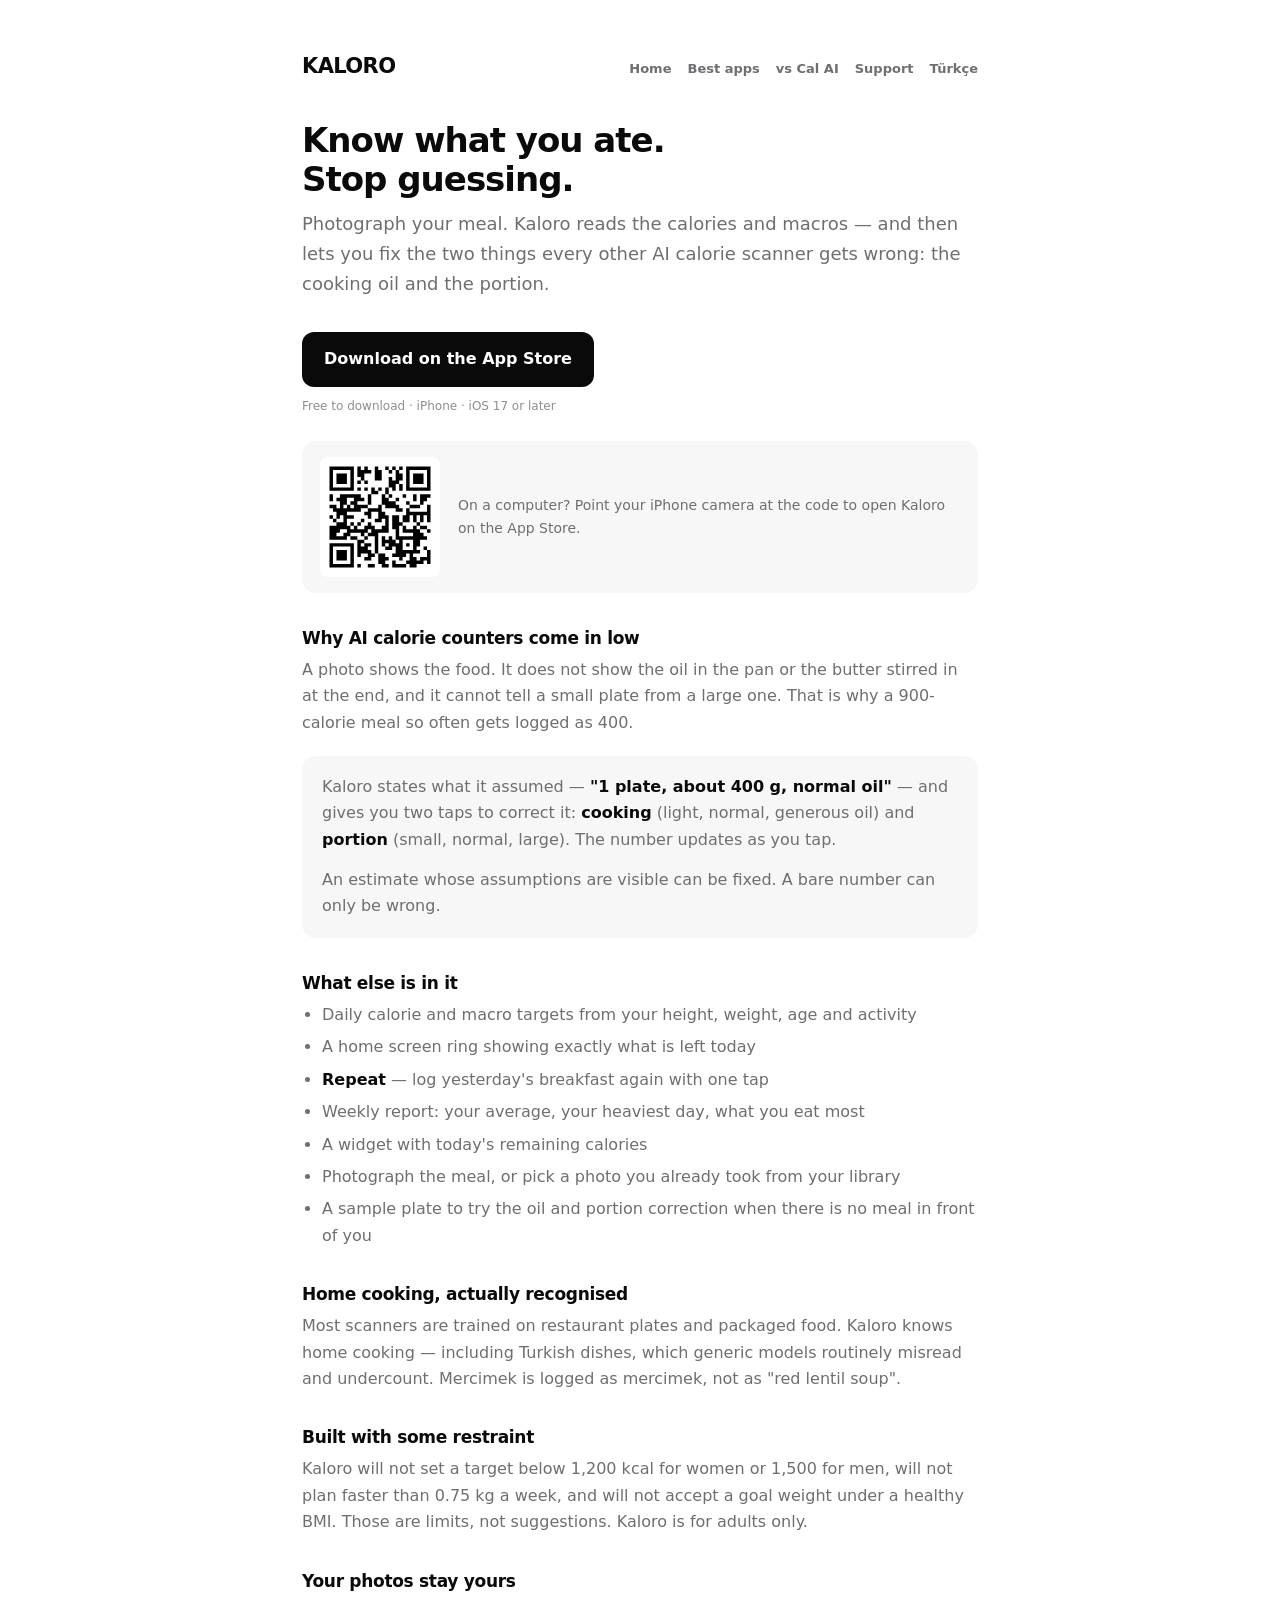
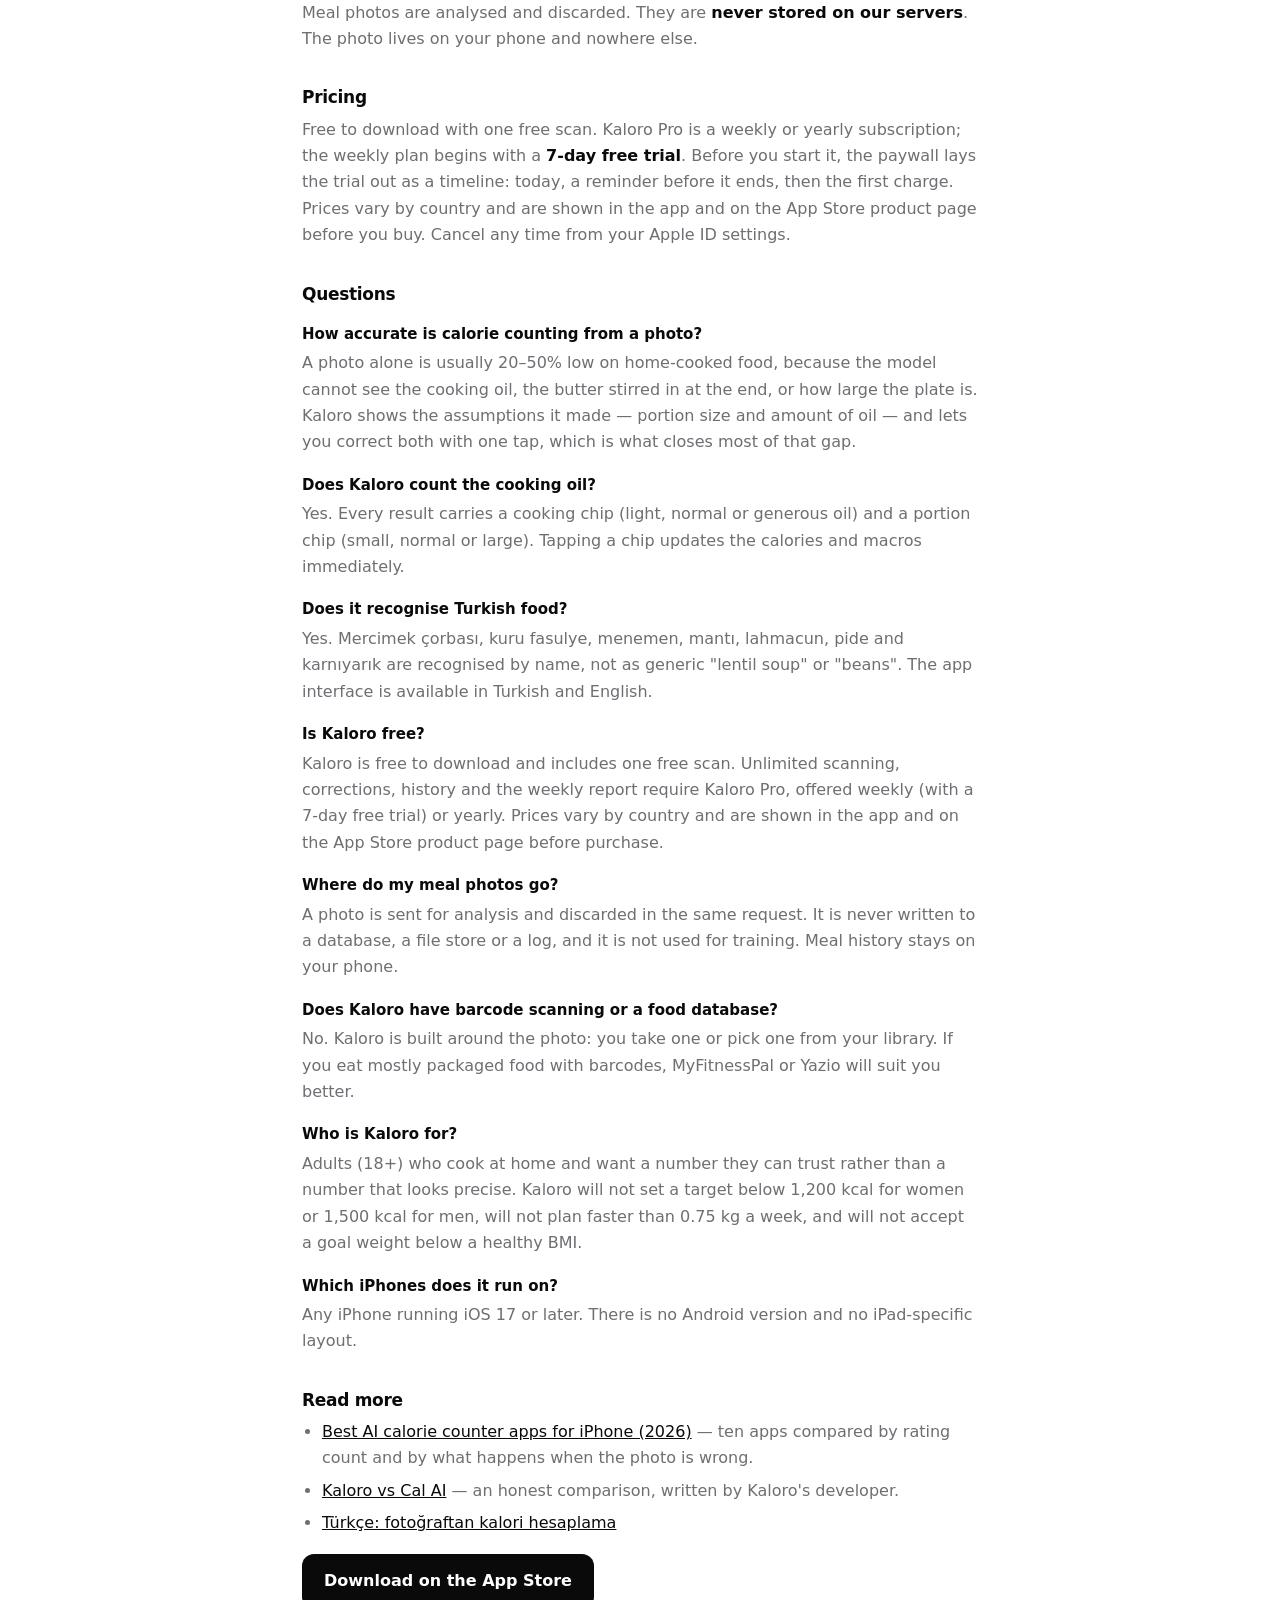
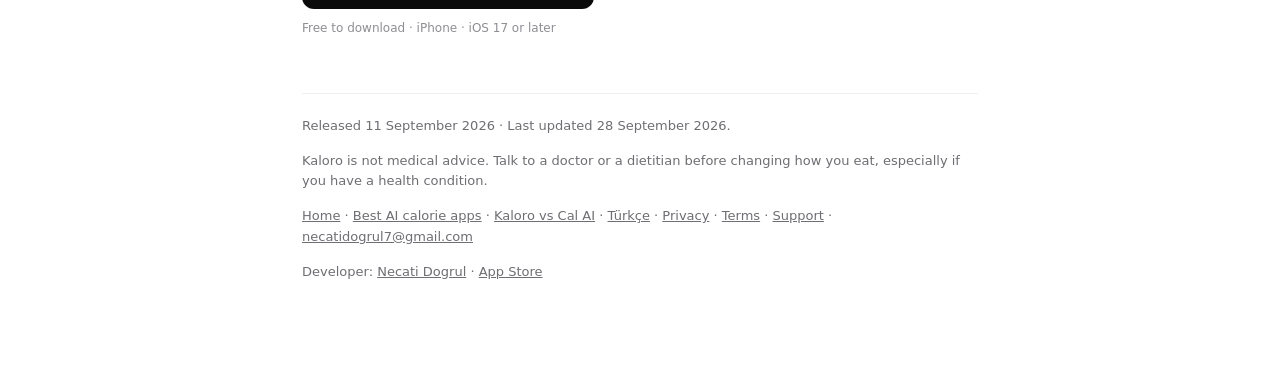
==== commit 511206b5: "Photo-only input, 30 Sep prices, 1.0.4 store names Removes the manual-entry claim (the app has no ma" ====
--- a/index.html
+++ b/index.html
@@ -21,8 +21,8 @@
 <meta name="twitter:image" content="https://necatidogrul.github.io/kaloro-site/og-image.png">
 <meta name="theme-color" content="#0B0B0C">
 <meta name="author" content="Necati Dogrul">
-<script type="application/ld+json">{"@context": "https://schema.org", "@type": "MobileApplication", "name": "Kaloro: AI Calorie Tracker", "alternateName": ["Kaloro", "Kaloro AI", "Kaloro Calorie Tracker", "Kaloro Kalori Hesaplama", "Kaloro Kalori"], "operatingSystem": "iOS 17.0 or later", "applicationCategory": "HealthApplication", "applicationSubCategory": "Calorie counter", "inLanguage": ["en", "tr"], "description": "AI calorie tracker for iPhone. Photograph a meal, get calories and macros, then correct the two things every photo gets wrong: cooking oil and portion size. Recognises home cooking including Turkish dishes. Meal photos are never stored.", "url": "https://necatidogrul.github.io/kaloro-site/", "installUrl": "https://apps.apple.com/app/id6808956115", "downloadUrl": "https://apps.apple.com/app/id6808956115", "datePublished": "2026-09-11", "author": {"@type": "Person", "name": "Necati Dogrul", "url": "https://necatidogrul.dev"}, "offers": [{"@type": "Offer", "price": "0", "priceCurrency": "USD", "description": "Free download with one free scan"}, {"@type": "Offer", "price": "6.99", "priceCurrency": "USD", "description": "Kaloro Pro weekly, 7-day free trial"}, {"@type": "Offer", "price": "29.99", "priceCurrency": "USD", "description": "Kaloro Pro yearly"}], "featureList": ["Photo calorie and macro estimate", "Cooking-oil correction chip", "Portion-size correction chip", "Turkish home-cooking recognition", "Daily calorie and macro targets", "Repeat yesterday's meal", "Weekly report", "Home screen widget", "Manual entry"], "screenshot": "https://necatidogrul.github.io/kaloro-site/og-image.png"}</script>
-<script type="application/ld+json">{"@context": "https://schema.org", "@type": "FAQPage", "inLanguage": "en", "mainEntity": [{"@type": "Question", "name": "How accurate is calorie counting from a photo?", "acceptedAnswer": {"@type": "Answer", "text": "A photo alone is usually 20–50% low on home-cooked food, because the model cannot see the cooking oil, the butter stirred in at the end, or how large the plate is. Kaloro shows the assumptions it made — portion size and amount of oil — and lets you correct both with one tap, which is what closes most of that gap."}}, {"@type": "Question", "name": "Does Kaloro count the cooking oil?", "acceptedAnswer": {"@type": "Answer", "text": "Yes. Every result carries a cooking chip (light, normal or generous oil) and a portion chip (small, normal or large). Tapping a chip updates the calories and macros immediately."}}, {"@type": "Question", "name": "Does it recognise Turkish food?", "acceptedAnswer": {"@type": "Answer", "text": "Yes. Mercimek çorbası, kuru fasulye, menemen, mantı, lahmacun, pide and karnıyarık are recognised by name, not as generic \"lentil soup\" or \"beans\". The app interface is available in Turkish and English."}}, {"@type": "Question", "name": "Is Kaloro free?", "acceptedAnswer": {"@type": "Answer", "text": "Kaloro is free to download and includes one free scan. Unlimited scanning, corrections, history and the weekly report require Kaloro Pro, offered weekly (with a 7-day free trial) or yearly. Prices vary by country and are shown in the app and on the App Store product page before purchase."}}, {"@type": "Question", "name": "Where do my meal photos go?", "acceptedAnswer": {"@type": "Answer", "text": "A photo is sent for analysis and discarded in the same request. It is never written to a database, a file store or a log, and it is not used for training. Meal history stays on your phone."}}, {"@type": "Question", "name": "Does Kaloro have barcode scanning or a food database?", "acceptedAnswer": {"@type": "Answer", "text": "No. Kaloro is built around the photo and manual entry. If you eat mostly packaged food with barcodes, MyFitnessPal or Yazio will suit you better."}}, {"@type": "Question", "name": "Who is Kaloro for?", "acceptedAnswer": {"@type": "Answer", "text": "Adults (18+) who cook at home and want a number they can trust rather than a number that looks precise. Kaloro will not set a target below 1,200 kcal for women or 1,500 kcal for men, will not plan faster than 0.75 kg a week, and will not accept a goal weight below a healthy BMI."}}, {"@type": "Question", "name": "Which iPhones does it run on?", "acceptedAnswer": {"@type": "Answer", "text": "Any iPhone running iOS 17 or later. There is no Android version and no iPad-specific layout."}}]}</script>
+<script type="application/ld+json">{"@context": "https://schema.org", "@type": "MobileApplication", "name": "Kaloro: Photo Calorie Counter", "alternateName": ["Kaloro: AI Calorie Tracker", "Kaloro: AI Kalori Hesaplama", "Kaloro: Kalori Hesaplama", "Kaloro", "Kaloro AI", "Kaloro Calorie Tracker", "Kaloro Kalori Hesaplama", "Kaloro Kalori"], "operatingSystem": "iOS 17.0 or later", "applicationCategory": "HealthApplication", "applicationSubCategory": "Calorie counter", "inLanguage": ["en", "tr"], "description": "AI calorie tracker for iPhone. Photograph a meal, get calories and macros, then correct the two things every photo gets wrong: cooking oil and portion size. Recognises home cooking including Turkish dishes. Meal photos are never stored.", "url": "https://necatidogrul.github.io/kaloro-site/", "installUrl": "https://apps.apple.com/app/id6808956115", "downloadUrl": "https://apps.apple.com/app/id6808956115", "datePublished": "2026-09-11", "dateModified": "2026-09-28", "author": {"@type": "Person", "name": "Necati Dogrul", "url": "https://necatidogrul.dev"}, "offers": [{"@type": "Offer", "price": "0", "priceCurrency": "USD", "description": "Free download with one free scan"}, {"@type": "Offer", "price": "4.99", "priceCurrency": "USD", "description": "Kaloro Pro weekly, 7-day free trial"}, {"@type": "Offer", "price": "39.99", "priceCurrency": "USD", "description": "Kaloro Pro yearly"}], "featureList": ["Photo calorie and macro estimate", "Cooking-oil correction chip", "Portion-size correction chip", "Turkish home-cooking recognition", "Daily calorie and macro targets", "Repeat yesterday's meal", "Weekly report", "Home screen widget", "Photo from the camera or the photo library", "Sample plate to try the oil and portion correction"], "screenshot": "https://necatidogrul.github.io/kaloro-site/og-image.png"}</script>
+<script type="application/ld+json">{"@context": "https://schema.org", "@type": "FAQPage", "inLanguage": "en", "mainEntity": [{"@type": "Question", "name": "How accurate is calorie counting from a photo?", "acceptedAnswer": {"@type": "Answer", "text": "A photo alone is usually 20–50% low on home-cooked food, because the model cannot see the cooking oil, the butter stirred in at the end, or how large the plate is. Kaloro shows the assumptions it made — portion size and amount of oil — and lets you correct both with one tap, which is what closes most of that gap."}}, {"@type": "Question", "name": "Does Kaloro count the cooking oil?", "acceptedAnswer": {"@type": "Answer", "text": "Yes. Every result carries a cooking chip (light, normal or generous oil) and a portion chip (small, normal or large). Tapping a chip updates the calories and macros immediately."}}, {"@type": "Question", "name": "Does it recognise Turkish food?", "acceptedAnswer": {"@type": "Answer", "text": "Yes. Mercimek çorbası, kuru fasulye, menemen, mantı, lahmacun, pide and karnıyarık are recognised by name, not as generic \"lentil soup\" or \"beans\". The app interface is available in Turkish and English."}}, {"@type": "Question", "name": "Is Kaloro free?", "acceptedAnswer": {"@type": "Answer", "text": "Kaloro is free to download and includes one free scan. Unlimited scanning, corrections, history and the weekly report require Kaloro Pro, offered weekly (with a 7-day free trial) or yearly. Prices vary by country and are shown in the app and on the App Store product page before purchase."}}, {"@type": "Question", "name": "Where do my meal photos go?", "acceptedAnswer": {"@type": "Answer", "text": "A photo is sent for analysis and discarded in the same request. It is never written to a database, a file store or a log, and it is not used for training. Meal history stays on your phone."}}, {"@type": "Question", "name": "Does Kaloro have barcode scanning or a food database?", "acceptedAnswer": {"@type": "Answer", "text": "No. Kaloro is built around the photo: you take one or pick one from your library. If you eat mostly packaged food with barcodes, MyFitnessPal or Yazio will suit you better."}}, {"@type": "Question", "name": "Who is Kaloro for?", "acceptedAnswer": {"@type": "Answer", "text": "Adults (18+) who cook at home and want a number they can trust rather than a number that looks precise. Kaloro will not set a target below 1,200 kcal for women or 1,500 kcal for men, will not plan faster than 0.75 kg a week, and will not accept a goal weight below a healthy BMI."}}, {"@type": "Question", "name": "Which iPhones does it run on?", "acceptedAnswer": {"@type": "Answer", "text": "Any iPhone running iOS 17 or later. There is no Android version and no iPad-specific layout."}}]}</script>
 <script type="application/ld+json">{"@context": "https://schema.org", "@type": "Person", "name": "Necati Dogrul", "url": "https://necatidogrul.dev", "jobTitle": "Independent iOS developer", "sameAs": ["https://github.com/necatidogrul", "https://www.instagram.com/kaloro.app"]}</script>
 
 <link rel="stylesheet" href="style.css"></head><body><div class="wrap">
@@ -46,7 +46,8 @@
 <li><strong>Repeat</strong> — log yesterday's breakfast again with one tap</li>
 <li>Weekly report: your average, your heaviest day, what you eat most</li>
 <li>A widget with today's remaining calories</li>
-<li>Manual entry whenever you would rather type than photograph</li>
+<li>Photograph the meal, or pick a photo you already took from your library</li>
+<li>A sample plate to try the oil and portion correction when there is no meal in front of you</li>
 </ul>
 
 <h2>Home cooking, actually recognised</h2>
@@ -59,10 +60,10 @@
 <p>Meal photos are analysed and discarded. They are <strong>never stored on our servers</strong>. The photo lives on your phone and nowhere else.</p>
 
 <h2>Pricing</h2>
-<p>Free to download with one free scan. Kaloro Pro is a weekly or yearly subscription; the weekly plan begins with a <strong>7-day free trial</strong>. Prices vary by country and are shown in the app and on the App Store product page before you buy. Cancel any time from your Apple ID settings.</p>
+<p>Free to download with one free scan. Kaloro Pro is a weekly or yearly subscription; the weekly plan begins with a <strong>7-day free trial</strong>. Before you start it, the paywall lays the trial out as a timeline: today, a reminder before it ends, then the first charge. Prices vary by country and are shown in the app and on the App Store product page before you buy. Cancel any time from your Apple ID settings.</p>
 
 <h2>Questions</h2>
-<div class="faq"><h3>How accurate is calorie counting from a photo?</h3><p>A photo alone is usually 20–50% low on home-cooked food, because the model cannot see the cooking oil, the butter stirred in at the end, or how large the plate is. Kaloro shows the assumptions it made — portion size and amount of oil — and lets you correct both with one tap, which is what closes most of that gap.</p><h3>Does Kaloro count the cooking oil?</h3><p>Yes. Every result carries a cooking chip (light, normal or generous oil) and a portion chip (small, normal or large). Tapping a chip updates the calories and macros immediately.</p><h3>Does it recognise Turkish food?</h3><p>Yes. Mercimek çorbası, kuru fasulye, menemen, mantı, lahmacun, pide and karnıyarık are recognised by name, not as generic "lentil soup" or "beans". The app interface is available in Turkish and English.</p><h3>Is Kaloro free?</h3><p>Kaloro is free to download and includes one free scan. Unlimited scanning, corrections, history and the weekly report require Kaloro Pro, offered weekly (with a 7-day free trial) or yearly. Prices vary by country and are shown in the app and on the App Store product page before purchase.</p><h3>Where do my meal photos go?</h3><p>A photo is sent for analysis and discarded in the same request. It is never written to a database, a file store or a log, and it is not used for training. Meal history stays on your phone.</p><h3>Does Kaloro have barcode scanning or a food database?</h3><p>No. Kaloro is built around the photo and manual entry. If you eat mostly packaged food with barcodes, MyFitnessPal or Yazio will suit you better.</p><h3>Who is Kaloro for?</h3><p>Adults (18+) who cook at home and want a number they can trust rather than a number that looks precise. Kaloro will not set a target below 1,200 kcal for women or 1,500 kcal for men, will not plan faster than 0.75 kg a week, and will not accept a goal weight below a healthy BMI.</p><h3>Which iPhones does it run on?</h3><p>Any iPhone running iOS 17 or later. There is no Android version and no iPad-specific layout.</p></div>
+<div class="faq"><h3>How accurate is calorie counting from a photo?</h3><p>A photo alone is usually 20–50% low on home-cooked food, because the model cannot see the cooking oil, the butter stirred in at the end, or how large the plate is. Kaloro shows the assumptions it made — portion size and amount of oil — and lets you correct both with one tap, which is what closes most of that gap.</p><h3>Does Kaloro count the cooking oil?</h3><p>Yes. Every result carries a cooking chip (light, normal or generous oil) and a portion chip (small, normal or large). Tapping a chip updates the calories and macros immediately.</p><h3>Does it recognise Turkish food?</h3><p>Yes. Mercimek çorbası, kuru fasulye, menemen, mantı, lahmacun, pide and karnıyarık are recognised by name, not as generic "lentil soup" or "beans". The app interface is available in Turkish and English.</p><h3>Is Kaloro free?</h3><p>Kaloro is free to download and includes one free scan. Unlimited scanning, corrections, history and the weekly report require Kaloro Pro, offered weekly (with a 7-day free trial) or yearly. Prices vary by country and are shown in the app and on the App Store product page before purchase.</p><h3>Where do my meal photos go?</h3><p>A photo is sent for analysis and discarded in the same request. It is never written to a database, a file store or a log, and it is not used for training. Meal history stays on your phone.</p><h3>Does Kaloro have barcode scanning or a food database?</h3><p>No. Kaloro is built around the photo: you take one or pick one from your library. If you eat mostly packaged food with barcodes, MyFitnessPal or Yazio will suit you better.</p><h3>Who is Kaloro for?</h3><p>Adults (18+) who cook at home and want a number they can trust rather than a number that looks precise. Kaloro will not set a target below 1,200 kcal for women or 1,500 kcal for men, will not plan faster than 0.75 kg a week, and will not accept a goal weight below a healthy BMI.</p><h3>Which iPhones does it run on?</h3><p>Any iPhone running iOS 17 or later. There is no Android version and no iPad-specific layout.</p></div>
 
 <h2>Read more</h2>
 <ul>
@@ -72,4 +73,4 @@
 </ul>
 
 <a class="cta" href="https://apps.apple.com/app/id6808956115">Download on the App&nbsp;Store</a><span class="sub">Free to download · iPhone · iOS 17 or later</span>
-<footer><p>Kaloro is not medical advice. Talk to a doctor or a dietitian before changing how you eat, especially if you have a health condition.</p><p><a href="./">Home</a> · <a href="best-ai-calorie-counter-apps.html">Best AI calorie apps</a> · <a href="vs-cal-ai.html">Kaloro vs Cal AI</a> · <a href="tr/">Türkçe</a> · <a href="privacy.html">Privacy</a> · <a href="terms.html">Terms</a> · <a href="support.html">Support</a> · <a href="mailto:necatidogrul7@gmail.com">necatidogrul7@gmail.com</a></p><p>Developer: <a href="https://necatidogrul.dev">Necati Dogrul</a> · <a href="https://apps.apple.com/app/id6808956115">App Store</a></p></footer></div></body></html>+<footer><p>Released 11 September 2026 · Last updated 28 September 2026.</p><p>Kaloro is not medical advice. Talk to a doctor or a dietitian before changing how you eat, especially if you have a health condition.</p><p><a href="./">Home</a> · <a href="best-ai-calorie-counter-apps.html">Best AI calorie apps</a> · <a href="vs-cal-ai.html">Kaloro vs Cal AI</a> · <a href="tr/">Türkçe</a> · <a href="privacy.html">Privacy</a> · <a href="terms.html">Terms</a> · <a href="support.html">Support</a> · <a href="mailto:necatidogrul7@gmail.com">necatidogrul7@gmail.com</a></p><p>Developer: <a href="https://necatidogrul.dev">Necati Dogrul</a> · <a href="https://apps.apple.com/app/id6808956115">App Store</a></p></footer></div></body></html>
